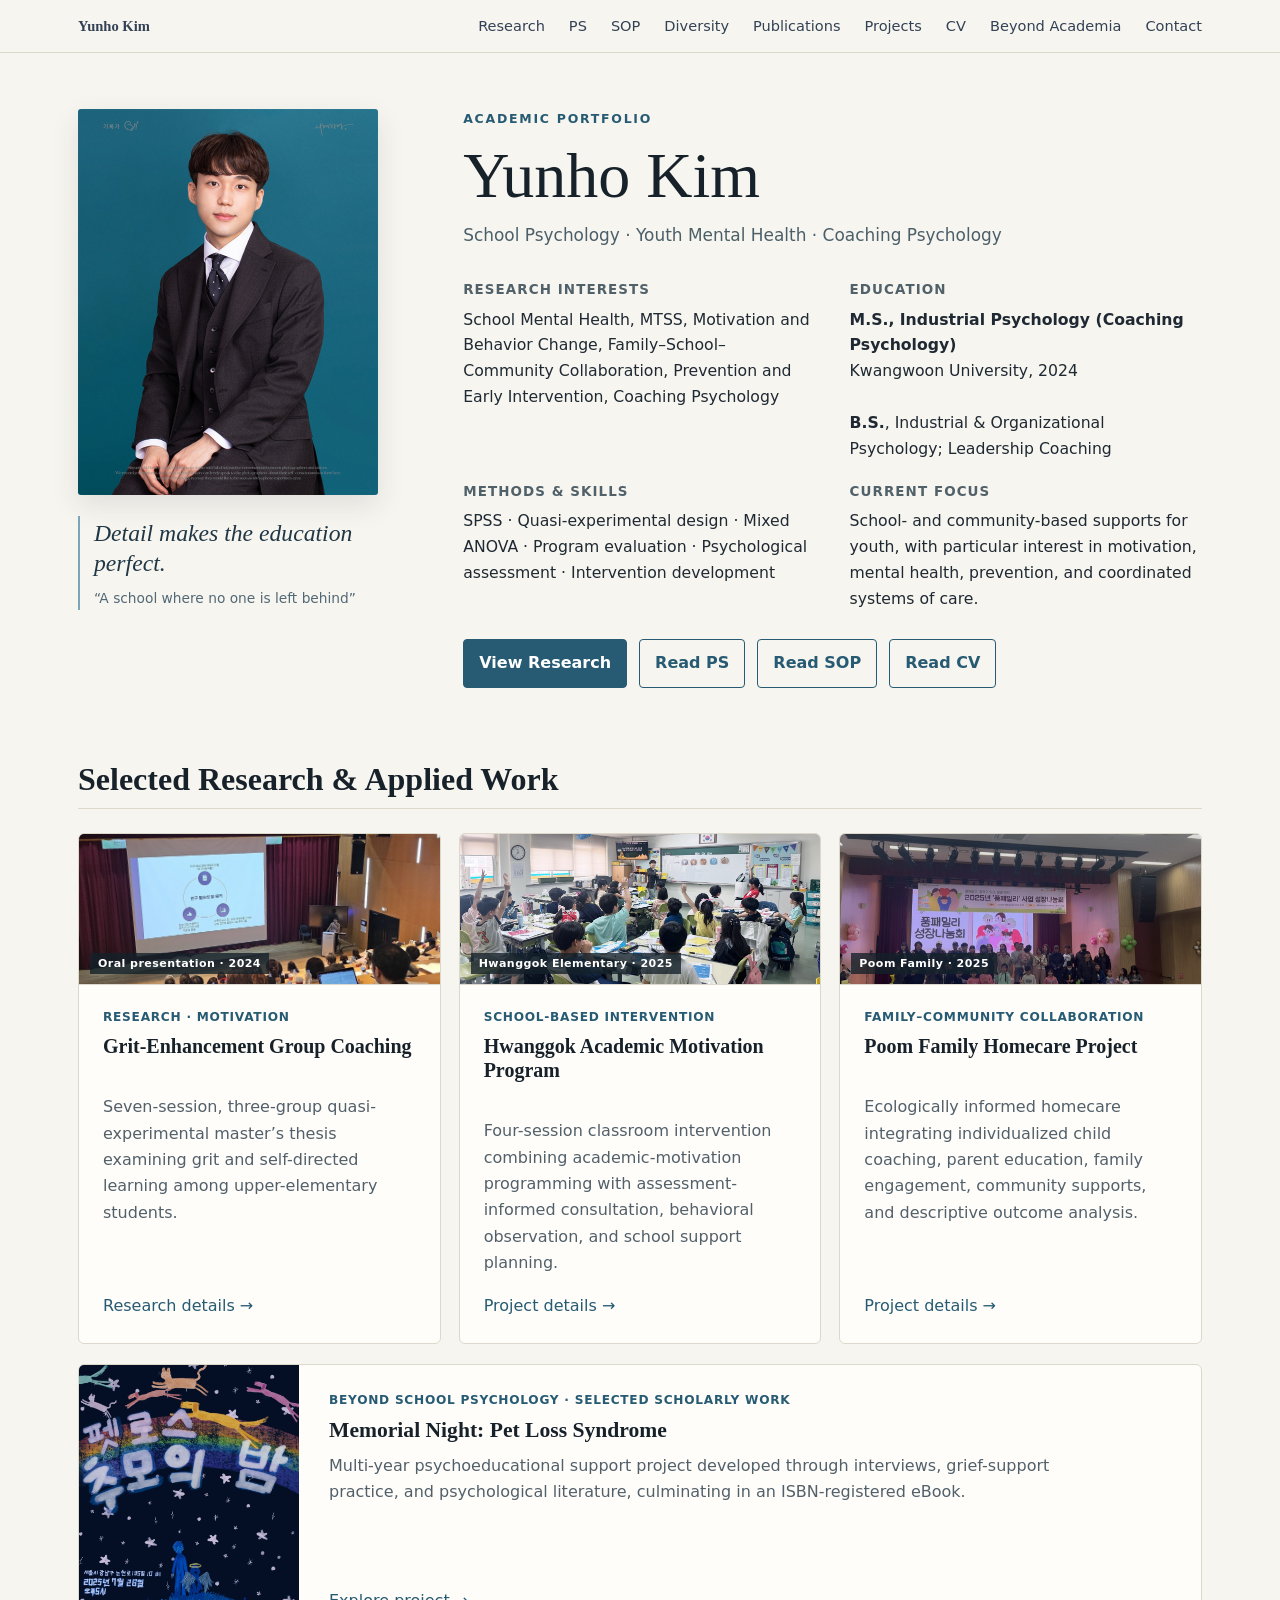
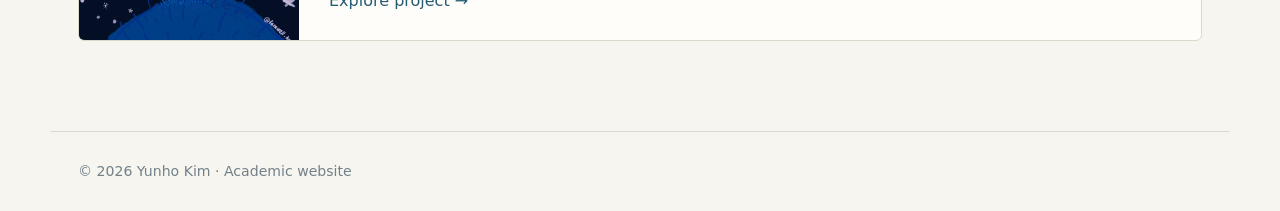
==== index.html @ 5d841487 "Turn the master's thesis entry on Research into a full column Add a Can Grit Be Coached? feature dra" ====
<!doctype html><html lang="en"><head><meta charset="utf-8"><meta name="viewport" content="width=device-width,initial-scale=1"><title>Home | Yunho Kim</title><meta name="description" content="Academic website of Yunho Kim: school mental health, MTSS, motivation and behavior change, youth mental health, and coaching psychology."><link rel="stylesheet" href="styles.css?v=selected-work-20260925">  <script src="analytics.js" defer></script></head><body><header class="site-header"><nav class="nav"><a class="brand" href="index.html">Yunho Kim</a>
<a  href="research.html">Research</a>
<a  href="ps.html">PS</a>
<a  href="sop.html">SOP</a>
<a href="diversity.html">Diversity</a>
<a  href="publications.html">Publications</a>
<a  href="projects.html">Projects</a>
<a  href="cv.html">CV</a>
<a  href="beyond.html">Beyond Academia</a>
<a  href="contact.html">Contact</a></nav></header><main><section class="hero">
<div class="portrait-column"><img class="portrait" src="profile.jpg" alt="Portrait of Yunho Kim"><div class="hero-mission"><p class="hero-motto">Detail makes the education perfect.</p><p class="hero-motto-caption">“A school where no one is left behind”</p></div></div>
<div><div class="eyebrow">Academic Portfolio</div><h1>Yunho Kim</h1>
<div class="subtitle">School Psychology · Youth Mental Health · Coaching Psychology</div>
<div class="meta-grid">
<div class="meta"><h3>Research Interests</h3><p>School Mental Health, MTSS, Motivation and Behavior Change, Family–School–Community Collaboration, Prevention and Early Intervention, Coaching Psychology</p></div>
<div class="meta"><h3>Education</h3><p><strong>M.S., Industrial Psychology (Coaching Psychology)</strong><br>Kwangwoon University, 2024<br><br><strong>B.S.</strong>, Industrial &amp; Organizational Psychology; Leadership Coaching</p></div>
<div class="meta"><h3>Methods & Skills</h3><p>SPSS · Quasi-experimental design · Mixed ANOVA · Program evaluation · Psychological assessment · Intervention development</p></div>
<div class="meta"><h3>Current Focus</h3><p>School- and community-based supports for youth, with particular interest in motivation, mental health, prevention, and coordinated systems of care.</p></div>
</div>
<div class="actions"><a class="btn primary" href="research.html">View Research</a><a class="btn" href="ps.html">Read PS</a><a class="btn" href="sop.html">Read SOP</a><a class="btn" href="cv.html">Read CV</a></div>
</div></section>
<section class="section"><h2 class="section-title">Selected Research & Applied Work</h2><div class="cards">
<article class="card"><figure class="card-media card-media--grit"><img src="winter-conference-oral-2024.jpg" alt="Yunho Kim presenting his grit-enhancement coaching research at a winter conference" width="1600" height="901" loading="lazy"><figcaption>Oral presentation · 2024</figcaption></figure><div class="tag">Research · Motivation</div><h3>Grit-Enhancement Group Coaching</h3><p>Seven-session, three-group quasi-experimental master’s thesis examining grit and self-directed learning among upper-elementary students.</p><a href="research.html">Research details →</a></article>
<article class="card"><figure class="card-media card-media--hwanggok"><img src="hwanggok-classroom-2025.jpg" alt="Students participating in Yunho Kim’s classroom activity at Hwanggok Elementary School" width="1440" height="597" loading="lazy"><figcaption>Hwanggok Elementary · 2025</figcaption></figure><div class="tag">School-Based Intervention</div><h3>Hwanggok Academic Motivation Program</h3><p>Four-session classroom intervention combining academic-motivation programming with assessment-informed consultation, behavioral observation, and school support planning.</p><a href="projects.html#hwanggok-title">Project details →</a></article>
<article class="card"><figure class="card-media card-media--poom"><img src="poom-family-sharing-2025.jpg" alt="Children, families, and staff gathered at the Poom Family growth-sharing event" width="1179" height="602" loading="lazy"><figcaption>Poom Family · 2025</figcaption></figure><div class="tag">Family–Community Collaboration</div><h3>Poom Family Homecare Project</h3><p>Ecologically informed homecare integrating individualized child coaching, parent education, family engagement, community supports, and descriptive outcome analysis.</p><a href="projects.html#poom-title">Project details →</a></article>
</div>
<aside class="selected-secondary" aria-label="Beyond school psychology selected scholarly work">
  <figure class="selected-secondary-media"><img src="petloss-scholarly-product-2025.jpg" alt="Illustrated Memorial Night artwork showing companion animals beneath a night sky" width="1639" height="2048" loading="lazy"></figure>
  <div class="selected-secondary-copy"><div class="tag">Beyond School Psychology · Selected Scholarly Work</div><h3>Memorial Night: Pet Loss Syndrome</h3><p>Multi-year psychoeducational support project developed through interviews, grief-support practice, and psychological literature, culminating in an ISBN-registered eBook.</p><a href="projects.html#petloss-title">Explore project →</a></div>
</aside></section></main><footer>© 2026 Yunho Kim · Academic website</footer></body></html>
---- styles.css ----
:root{
  --ink:#1f2933;--muted:#64748b;--paper:#f7f5ef;--card:#fffdfa;--line:#ddd8cc;
  --accent:#265b73;--accent2:#7aa6b8;--serif:Georgia,"Times New Roman",serif;
  --sans:Inter,system-ui,-apple-system,BlinkMacSystemFont,"Segoe UI",sans-serif;
}
*{box-sizing:border-box} html{scroll-behavior:smooth}
body{margin:0;background:var(--paper);color:var(--ink);font-family:var(--sans);line-height:1.65}
a{color:var(--accent);text-decoration:none} a:hover{text-decoration:underline}
.site-header{position:sticky;top:0;z-index:20;background:rgba(247,245,239,.95);backdrop-filter:blur(10px);border-bottom:1px solid var(--line)}
.nav{max-width:1180px;margin:auto;padding:14px 28px;display:flex;align-items:center;gap:24px}
.brand{font-family:var(--serif);font-weight:700;font-size:1.22rem;color:var(--ink);margin-right:auto}
.nav a{font-size:.91rem;color:#334155}.nav a.active{color:var(--accent);font-weight:700}
main{max-width:1180px;margin:auto;padding:56px 28px 90px}
.hero{display:grid;grid-template-columns:minmax(220px,30%) 1fr;gap:48px;align-items:start}
.portrait{width:100%;max-width:300px;height:auto;object-fit:contain;border-radius:3px;box-shadow:0 10px 28px rgba(33,44,55,.11);background:#d9e3e7}
.eyebrow{font-size:.78rem;letter-spacing:.14em;text-transform:uppercase;color:var(--accent);font-weight:800;margin-bottom:8px}
h1,h2,h3{font-family:var(--serif);line-height:1.2;color:#17212a}
h1{font-size:clamp(2.55rem,5vw,4.45rem);margin:0 0 8px;font-weight:500}
.subtitle{font-size:1.06rem;color:#4b5f69;margin-bottom:32px}
.meta-grid{display:grid;grid-template-columns:1fr 1fr;gap:22px 34px}
.meta h3{font-size:.84rem;font-family:var(--sans);text-transform:uppercase;letter-spacing:.08em;margin:0 0 8px;color:#51616a}
.meta p{margin:0;font-size:.98rem}
.section{margin-top:72px}.section-title{font-size:2rem;margin-bottom:24px;border-bottom:1px solid var(--line);padding-bottom:10px}
.cards{display:grid;grid-template-columns:repeat(3,1fr);gap:18px}.card{background:var(--card);border:1px solid var(--line);padding:24px;border-radius:6px;min-height:420px;display:flex;flex-direction:column;overflow:hidden}.card-media{position:relative;height:151px;margin:-24px -24px 22px;overflow:hidden;background:#e7e5df;border-bottom:1px solid var(--line)}.card-media img{display:block;width:100%;height:100%;object-fit:cover;transition:transform .35s ease}.card:hover .card-media img{transform:scale(1.035)}.card-media--grit img{object-position:center 46%}.card-media--poom img{object-position:center 52%}.card-media--petloss img{object-position:center 22%}.card-media figcaption{position:absolute;left:11px;bottom:10px;padding:4px 8px;background:rgba(20,33,42,.78);color:#fff;font:700 .69rem/1.2 var(--sans);letter-spacing:.04em}.card-media figcaption em{font-family:var(--serif);font-weight:400}.card h3{font-size:1.25rem;margin-top:7px}.card p{color:#52606a}.card>a{margin-top:auto;align-self:flex-start}.tag{font-size:.76rem;letter-spacing:.06em;text-transform:uppercase;color:var(--accent);font-weight:800}
.actions{display:flex;gap:12px;flex-wrap:wrap;margin-top:28px}.btn{display:inline-block;padding:10px 15px;border:1px solid var(--accent);border-radius:4px;font-weight:700}.btn.primary{background:var(--accent);color:white}
.page-head{max-width:800px;margin-bottom:44px}.page-head h1{font-size:3.3rem}.lead{font-size:1.08rem;color:#53636c}
.item{padding:22px 0;border-bottom:1px solid var(--line)}.item h2{font-size:1.45rem;margin:0 0 6px}.item h3{margin-bottom:6px}.small{font-size:.9rem;color:var(--muted)}
.prose{max-width:820px;font-family:var(--serif);font-size:1.08rem}.prose p{margin:0 0 1.25em}
.placeholder{padding:28px;background:#f1eee5;border-left:4px solid var(--accent2);color:#596872}
footer{max-width:1180px;margin:auto;padding:28px;border-top:1px solid var(--line);color:#72808a;font-size:.88rem}
@media(max-width:900px){.nav{overflow:auto}.hero{grid-template-columns:1fr}.portrait{max-width:330px}.meta-grid{grid-template-columns:1fr}.cards{grid-template-columns:1fr}}

/* Full CV: preserve the source document's hierarchy and make long entries readable. */
.cv-head{max-width:920px;margin-bottom:38px}.cv-contact{color:#52616a;line-height:1.9;overflow-wrap:anywhere}
.cv-document{max-width:920px}.cv-section{padding:28px 0;border-top:1px solid var(--line)}
.cv-section h2{font-size:1.55rem;margin:0 0 22px}.cv-entry{display:flex;align-items:baseline;justify-content:space-between;gap:20px;margin:23px 0 6px}
.cv-entry h3{font:inherit;font-size:1.04rem;font-weight:500;margin:0;line-height:1.45}.cv-entry h3 strong{font-weight:700}
.cv-date{font-size:.9rem;color:var(--muted);white-space:nowrap;flex:none}
.cv-detail,.cv-note,.cv-context{margin:5px 0 13px;line-height:1.7}.cv-note{margin:14px 0}.cv-context{font-size:.92rem;color:#566875}
.cv-bullet{margin:5px 0 7px 18px;position:relative;line-height:1.65}.cv-bullet::before{content:"•";position:absolute;left:-18px;color:var(--accent)}

/* Personal statement: a photo-led magazine narrative with uncropped source images. */
.ps-article{max-width:1120px;margin:0 auto;font-family:var(--serif);font-size:1.16rem;line-height:1.82;color:#27333c}
.ps-head{max-width:810px;margin:0 0 58px;padding-bottom:30px;border-bottom:1px solid var(--line)}.ps-head h1{font-size:clamp(3.6rem,8vw,6.8rem);letter-spacing:-.055em;margin:5px 0 0}
.ps-article p{margin:0 0 1.65em}.ps-prose{max-width:700px;margin:0 auto}.ps-article .ps-opening{font-size:1.43rem;line-height:1.58;color:#172b36;margin-bottom:1.6em}
.ps-photo{margin:0}.ps-photo img{display:block;width:100%;height:auto;object-fit:contain;border-radius:3px;box-shadow:0 12px 30px rgba(33,44,55,.10)}.ps-photo figcaption{font:500 .77rem/1.55 var(--sans);letter-spacing:.025em;color:#657784;margin-top:10px}
.ps-opening-grid{display:grid;grid-template-columns:minmax(0,1fr) minmax(0,1fr);gap:clamp(34px,4.5vw,60px);align-items:start;margin:0 0 60px}.ps-photo--hero{position:sticky;top:96px}.ps-opening-copy p{max-width:none}.ps-opening-copy{padding-top:4px}
/* Photo pairs: each figure grows in proportion to its aspect ratio (--ar), so both images share one height with no cropping. */
.ps-pair{display:flex;gap:18px;align-items:flex-start}.ps-pair>.ps-photo{flex:var(--ar,1) 1 0;min-width:0}
.ps-milestone-grid{display:grid;grid-template-columns:minmax(240px,.8fr) minmax(0,1.35fr);gap:clamp(32px,4.5vw,58px);align-items:center;margin:62px 0 70px}.ps-milestone-copy{font-size:1.12rem}.ps-emphasis{font-size:clamp(1.45rem,2.5vw,2rem);line-height:1.42;color:#285064;margin-top:34px!important;padding-left:20px;border-left:3px solid var(--accent2)}
.ps-break{display:flex;align-items:center;gap:22px;margin:70px 0 40px;color:var(--accent);font:700 .76rem var(--sans);letter-spacing:.16em;text-transform:uppercase}
.ps-break::after{content:"";height:1px;background:var(--line);flex:1}
.ps-music-spread{max-width:940px;margin:48px auto 68px}.ps-music-spread .ps-photo img{background:#ece8df}
.ps-community-spread{max-width:940px;margin:48px auto 70px}.ps-community-pair{margin-top:18px}
.ps-pull{font:italic clamp(1.58rem,3vw,2.35rem)/1.38 var(--serif);color:#285064;margin:42px 0!important;padding:13px 0 13px 23px;border-left:3px solid var(--accent2)}
.ps-photo--closing{max-width:820px;margin:58px auto 0}
@media(max-width:820px){.ps-opening-grid,.ps-milestone-grid{grid-template-columns:1fr;gap:30px}.ps-photo--hero{position:static;max-width:560px}.ps-milestone-copy{max-width:700px}}
@media(max-width:650px){.cv-entry{display:block}.cv-date{display:block;margin-top:3px}.ps-article{font-size:1.06rem}.ps-article .ps-opening{font-size:1.24rem}.ps-head{margin-bottom:35px}.ps-opening-grid{margin-bottom:39px}.ps-milestone-grid{margin:43px 0 50px}.ps-pair{gap:10px}.ps-music-spread,.ps-community-spread{margin:34px 0 49px}.ps-break{margin:49px 0 32px}.ps-pull{margin:34px 0!important;padding-left:17px}}

.essay-article{max-width:790px;margin:0 auto;font-family:var(--serif);font-size:1.12rem;line-height:1.8}
.essay-head{padding-bottom:28px;margin-bottom:45px;border-bottom:1px solid var(--line)}
.essay-head h1{font-size:clamp(2.8rem,6vw,4.8rem);letter-spacing:-.035em;margin:4px 0 10px}
.essay-article p{margin:0 0 1.45em}.essay-section-title{font-size:1.55rem;margin:55px 0 20px;line-height:1.3}
.draft-status{display:inline-block!important;font:700 .78rem var(--sans);letter-spacing:.12em;text-transform:uppercase;color:#7c4a31;background:#f3e5d8;padding:6px 11px;margin:5px 0 0!important;border-radius:3px}
.diversity-article{max-width:760px}.diversity-article .essay-head{margin-bottom:50px}
@media(max-width:650px){.essay-article{font-size:1.05rem}.essay-section-title{margin-top:38px}}

.portrait-column{max-width:300px}.portrait-column .portrait{display:block}
.hero-mission{margin:21px 0 0;padding:2px 0 2px 14px;border-left:2px solid var(--accent2)}
.hero-motto{font:italic 1.48rem/1.28 var(--serif);color:#203746;margin:0 0 9px}
.hero-motto-caption{font-size:.86rem;line-height:1.5;color:#526875;margin:0}
@media(max-width:900px){.portrait-column{max-width:330px}}

.diversity-figure{margin:0}.diversity-figure img{display:block;width:100%;height:auto;border-radius:3px}
.diversity-figure figcaption{font:500 .78rem/1.5 var(--sans);letter-spacing:.045em;color:#657784;margin-top:9px}
.diversity-figure--side{float:right;width:min(43%,305px);margin:4px 0 22px 30px}
.diversity-figure--wide{clear:both;margin:34px 0 42px}.diversity-figure--current{margin-top:45px}
@media(max-width:650px){.diversity-figure--side{float:none;width:100%;max-width:410px;margin:25px auto 32px}.diversity-figure--wide{margin:28px 0 36px}}

/* Photo essay for the cultural-arts visits. */
.youth-feature{padding:44px 0 56px}.youth-feature-heading h2{font-size:clamp(2rem,4vw,3.35rem);margin:5px 0 18px;letter-spacing:-.025em}
.youth-feature-intro{font:1.23rem/1.6 var(--serif);max-width:810px;margin:0 0 38px;color:#344651}
.youth-feature-grid{display:grid;grid-template-columns:minmax(0,1.38fr) minmax(260px,.8fr);gap:36px;align-items:center}
.youth-feature-photo{margin:0}.youth-feature-photo img{display:block;width:100%;height:auto;border-radius:3px}
.youth-feature-photo figcaption{color:#687784;font-size:.78rem;line-height:1.55;margin-top:10px}
.youth-feature-date{font-size:.76rem;letter-spacing:.14em;text-transform:uppercase;font-weight:800;color:var(--accent)}
.youth-feature-copy h3,.youth-feature-november h3{font-size:clamp(1.5rem,2.5vw,2.15rem);margin:12px 0 18px}
.youth-feature-copy p,.youth-feature-november p{font:1.08rem/1.73 var(--serif);color:#34434c;margin:0 0 16px}
.youth-feature-copy .youth-feature-links{font:.86rem/1.75 var(--sans);color:#64748b;margin:23px 0 0}
.youth-feature-november{display:grid;grid-template-columns:minmax(150px,.35fr) minmax(0,1fr);gap:36px;max-width:910px;margin:65px 0 28px;padding-top:26px;border-top:1px solid var(--line)}
.youth-feature-november h3{margin-top:0}.youth-feature-photo--final{max-width:1000px;margin:0 auto}
@media(max-width:750px){.youth-feature-grid,.youth-feature-november{grid-template-columns:1fr;gap:20px}.youth-feature-grid{gap:28px}.youth-feature-november{margin-top:43px}.youth-feature-intro{font-size:1.1rem}}

/* Music release and listening links. */
.music-feature{padding:42px 0 58px}.music-feature h2{font-size:clamp(2rem,4vw,3.35rem);letter-spacing:-.025em;margin:5px 0 17px}
.music-feature-intro{font:1.23rem/1.6 var(--serif);color:#344651;max-width:810px;margin:0 0 35px}
.music-feature-grid{display:grid;grid-template-columns:minmax(0,1fr) minmax(0,1.05fr);gap:38px;align-items:center}
.music-feature-cover{margin:0;max-width:540px}.music-feature-cover img{display:block;width:100%;height:auto;border-radius:3px}
.music-feature-cover figcaption,.music-feature-group figcaption{font-size:.78rem;color:#687784;letter-spacing:.04em;margin-top:10px}
.music-feature-story h3{font-size:clamp(1.65rem,3vw,2.45rem);letter-spacing:-.025em;margin:11px 0 3px;overflow-wrap:anywhere}
.music-feature-translation{font-size:.88rem;color:#677884;margin:0 0 21px!important}
.music-feature-story>p:not(.music-feature-translation):not(.music-feature-platforms){font:1.08rem/1.75 var(--serif);max-width:570px;margin:0 0 25px;color:#34434c}
.music-feature-actions{display:flex;flex-wrap:wrap;gap:10px}.music-feature-actions a{display:inline-block;padding:10px 14px;border:1px solid var(--accent);border-radius:3px;font-size:.9rem;font-weight:700}
.music-feature-actions .music-feature-primary{background:var(--accent);color:white}
.music-feature-platforms{font-size:.84rem;color:#697985;line-height:1.8;margin:15px 0 0}
.music-feature-social{display:flex;align-items:center;gap:17px;flex-wrap:wrap;margin-top:36px;padding-top:18px;border-top:1px solid var(--line);font-size:.86rem}
.music-feature-social span{font-weight:700;color:#485a65;margin-right:6px}
.music-feature-group{max-width:1000px;margin:38px auto 0}.music-feature-group img{display:block;width:100%;height:auto;border-radius:3px}
@media(max-width:750px){.music-feature-grid{grid-template-columns:1fr;gap:25px}.music-feature-cover{max-width:540px}.music-feature-intro{font-size:1.1rem}.music-feature-group{margin-top:30px}}

/* Poom Family project: a data-rich, photo-led magazine spread. */
.poom-feature{padding:16px 0 78px;--poom-terracotta:#b66b4d;--poom-sage:#6d938d;--poom-plum:#766080;--poom-ink:#29434d;--poom-soft:#f0ebe2}.poom-feature h2{font-size:clamp(2.35rem,5.1vw,4.6rem);letter-spacing:-.045em;max-width:1050px;margin:8px 0 19px}.poom-deck{font:1.34rem/1.62 var(--serif);color:#344651;max-width:890px;margin:0 0 47px}.poom-number{font:.72rem/1.5 var(--sans);font-weight:800;letter-spacing:.15em;text-transform:uppercase;color:var(--accent)}
.poom-copy{max-width:690px}.poom-copy p{font:1.08rem/1.79 var(--serif);color:#34434c;margin:0 0 18px}.poom-copy h3{font-size:clamp(1.65rem,2.7vw,2.35rem);letter-spacing:-.025em;margin:10px 0 19px}.poom-copy strong{color:var(--poom-ink)}
.poom-photo{margin:0}.poom-photo img{display:block;width:100%;height:auto;border-radius:4px;box-shadow:0 10px 26px rgba(33,44,55,.09)}.poom-photo figcaption{font:.77rem/1.55 var(--sans);letter-spacing:.025em;color:#657784;margin-top:10px}.poom-photo figcaption em{font-family:var(--serif)}
.poom-lede-grid{display:grid;grid-template-columns:minmax(250px,.88fr) minmax(0,1.12fr);gap:52px;align-items:center;max-width:1060px;margin:0 auto 53px}.poom-photo--cover{max-width:470px}.poom-photo--cover img{aspect-ratio:3/4;object-fit:cover;object-position:center}.poom-lede-grid .poom-copy{padding-top:5px}
.poom-stat-strip{position:relative;display:grid;grid-template-columns:repeat(2,minmax(0,1fr));gap:1px;background:var(--poom-ink);max-width:1080px;margin:0 auto 50px;border:1px solid var(--poom-ink)}.poom-stat-strip>.poom-stat{background:var(--card);padding:29px 36px;min-height:177px}.poom-stat-strip>.poom-stat:nth-child(odd){padding-right:110px}.poom-stat-strip>.poom-stat:nth-child(even){padding-left:110px}.poom-stat-strip .poom-stat strong{display:block;font:500 clamp(2.7rem,4vw,3.7rem)/1 var(--serif);color:var(--poom-terracotta);margin-bottom:12px}.poom-stat-strip .poom-stat span{display:block;font:.96rem/1.45 var(--sans);color:#51646d}.poom-stat-strip>.poom-coaching-badge{position:absolute;z-index:1;top:50%;left:50%;transform:translate(-50%,-50%);display:flex;flex-direction:column;justify-content:center;align-items:center;width:152px;height:152px;padding:19px;border:5px solid var(--card);outline:1px solid var(--poom-ink);border-radius:50%;background:var(--poom-ink);text-align:center;box-shadow:0 6px 20px rgba(27,49,55,.16)}.poom-stat-strip .poom-coaching-badge strong{font:500 2.8rem/1 var(--serif);color:#f5d7c3;margin-bottom:8px}.poom-stat-strip .poom-coaching-badge span{font:700 .78rem/1.28 var(--sans);letter-spacing:.03em;color:#fff}
.poom-brief-grid{display:grid;grid-template-columns:minmax(0,1fr) minmax(0,1fr);gap:20px;max-width:1080px;margin:0 auto 56px}.poom-brief-card{background:var(--card);border:1px solid var(--line);padding:29px 30px 31px}.poom-brief-card--accent{background:var(--poom-soft);border-color:#e4d9c8}.poom-brief-card h3{font-size:clamp(1.65rem,2.8vw,2.35rem);margin:9px 0 21px;letter-spacing:-.025em}.poom-facts{margin:0}.poom-facts div{display:grid;grid-template-columns:92px 1fr;gap:18px;padding:11px 0;border-top:1px solid var(--line)}.poom-facts div:first-child{border-top:0;padding-top:0}.poom-facts dt{font:700 .76rem/1.45 var(--sans);letter-spacing:.08em;text-transform:uppercase;color:var(--poom-terracotta)}.poom-facts dd{font:1rem/1.55 var(--sans);color:#43545d;margin:0}.poom-network{font:.82rem/1.55 var(--sans);color:#64757d;margin:21px 0 0;padding-top:17px;border-top:1px solid var(--line)}.poom-network strong{color:var(--poom-ink)}.poom-model{display:grid;gap:17px}.poom-model>div{display:grid;grid-template-columns:34px 102px 1fr;align-items:baseline;gap:13px;padding-bottom:13px;border-bottom:1px solid rgba(88,78,67,.18)}.poom-model b{font:700 .72rem var(--sans);letter-spacing:.08em;color:var(--poom-terracotta)}.poom-model strong{font:1rem var(--sans);color:var(--poom-ink)}.poom-model span{font:.9rem/1.45 var(--sans);color:#566871}
.poom-pull{font:italic clamp(1.7rem,3.15vw,2.65rem)/1.3 var(--serif);color:#245066;max-width:870px;margin:40px auto 66px;padding:12px 0 12px 27px;border-left:3px solid var(--accent2)}
.poom-story-grid,.poom-field-grid,.poom-closing-grid{display:grid;grid-template-columns:minmax(0,.92fr) minmax(0,1.08fr);gap:53px;align-items:center;max-width:1080px;margin:0 auto 72px}.poom-story-grid .poom-photo{max-width:430px}.poom-story-grid .poom-copy,.poom-field-grid .poom-copy,.poom-closing-grid .poom-copy{max-width:640px}.poom-field-grid{grid-template-columns:minmax(0,1.06fr) minmax(0,.94fr);margin-bottom:76px}.poom-field-grid .poom-photo{max-width:430px;justify-self:end}.poom-closing-grid{margin-bottom:39px}.poom-closing-grid .poom-photo--team{max-width:600px;justify-self:end}.poom-photo--team img{aspect-ratio:1.72;object-fit:cover;object-position:center bottom}
.poom-demographic-grid{display:grid;grid-template-columns:minmax(0,1fr) minmax(0,1fr);gap:20px;max-width:1080px;margin:0 auto 70px}.poom-chart-card{background:var(--card);border:1px solid var(--line);padding:28px 29px 29px;min-height:370px}.poom-chart-card h3,.poom-outcome-card h3{font-size:clamp(1.6rem,2.7vw,2.25rem);letter-spacing:-.025em;margin:8px 0 7px}.poom-chart-note{font:.81rem/1.55 var(--sans);color:#6a7880;margin:0 0 24px}.poom-grade-chart{display:grid;grid-template-columns:170px 1fr;gap:25px;align-items:center}.poom-donut{width:166px;height:166px;border-radius:50%;background:conic-gradient(var(--poom-terracotta) 0 34%,var(--poom-sage) 34% 72%,var(--poom-plum) 72% 100%);display:grid;place-items:center;position:relative}.poom-donut::after{content:"";position:absolute;inset:23px;border-radius:50%;background:var(--card)}.poom-donut span{position:relative;z-index:1;font:500 2.05rem/1 var(--serif);color:var(--poom-ink);text-align:center}.poom-donut small{display:block;font:.68rem/1.4 var(--sans);letter-spacing:.06em;text-transform:uppercase;color:#718087;margin-top:4px}.poom-legend{list-style:none;margin:0;padding:0;display:grid;gap:13px}.poom-legend li{display:grid;grid-template-columns:13px 1fr auto;gap:8px;align-items:center;font:.86rem/1.4 var(--sans);color:#53646c}.poom-legend b{font-size:.82rem;color:var(--poom-ink)}.poom-swatch{width:11px;height:11px;border-radius:50%;display:block}.poom-swatch--terracotta{background:var(--poom-terracotta)}.poom-swatch--sage{background:var(--poom-sage)}.poom-swatch--plum{background:var(--poom-plum)}
.poom-bars{display:grid;gap:16px;margin-top:29px}.poom-bars>div{display:grid;grid-template-columns:120px 1fr;gap:14px;align-items:center}.poom-bars span{font:.86rem/1.3 var(--sans);color:#53646c}.poom-bars b{display:flex;justify-content:flex-end;align-items:center;width:100%;min-height:30px;padding:4px 10px;border-radius:2px;background:linear-gradient(to right,var(--poom-sage) 0 var(--bar),#e7ece9 var(--bar) 100%);font:700 .82rem var(--sans);color:#fff;letter-spacing:.03em}
.poom-outcome-grid{display:grid;grid-template-columns:minmax(0,1.25fr) minmax(225px,.75fr);gap:33px;align-items:start;max-width:1080px;margin:0 auto 60px}.poom-outcome-card{background:var(--poom-soft);border:1px solid #e4d9c8;padding:29px 30px 25px}.poom-outcomes{display:grid;gap:22px;margin-top:29px}.poom-outcome-row{display:grid;grid-template-columns:190px 1fr;gap:18px;align-items:center}.poom-outcome-label{display:flex;align-items:baseline;justify-content:space-between;gap:8px;font:.9rem/1.3 var(--sans);color:#43545d}.poom-outcome-label b{font:700 .82rem var(--sans);color:var(--poom-terracotta);white-space:nowrap}.poom-compare{display:grid;gap:6px}.poom-compare span{display:flex;justify-content:flex-end;align-items:center;width:var(--value);min-width:95px;height:27px;padding:2px 9px;border-radius:2px;background:#aebfc0;color:#233d45}.poom-compare .poom-after{background:var(--poom-plum);color:#fff}.poom-compare em{font:700 .71rem var(--sans);font-style:normal;white-space:nowrap}.poom-outcome-key{display:flex;gap:18px;flex-wrap:wrap;margin:25px 0 0 208px;font:.75rem var(--sans);color:#68777e}.poom-outcome-key span{display:inline-flex;align-items:center;gap:6px}.poom-key-dot{width:10px;height:10px;border-radius:2px;background:#aebfc0}.poom-key-dot--after{background:var(--poom-plum)}.poom-photo--reflection{max-width:355px;justify-self:end}.poom-photo--reflection img{aspect-ratio:3/4;object-fit:cover;object-position:center}
.poom-result-band{display:grid;grid-template-columns:minmax(210px,.55fr) minmax(0,1.45fr);gap:43px;align-items:center;max-width:1080px;margin:0 auto 72px;padding:28px 31px;background:var(--poom-ink);color:#f8f5ee}.poom-result-band .poom-number{color:#c9ddd8}.poom-result-band strong{display:block;font:500 clamp(3.5rem,7vw,5.8rem)/.92 var(--serif);color:#e4a27e;margin:8px 0 13px}.poom-result-band p{font:.92rem/1.55 var(--sans);color:#d8e0de;margin:0}.poom-result-copy h3{font-size:clamp(1.55rem,2.6vw,2.25rem);color:#f8f5ee;margin:0 0 13px}.poom-result-copy p{font:1.06rem/1.75 var(--serif);color:#e5ebe8;margin:0}.poom-photo--final{max-width:1080px;margin:0 auto}.poom-photo--final img{aspect-ratio:1.96;object-fit:cover;object-position:center}
@media(max-width:850px){.poom-lede-grid,.poom-story-grid,.poom-field-grid,.poom-closing-grid{grid-template-columns:1fr;gap:27px}.poom-lede-grid{max-width:650px}.poom-photo--cover{max-width:420px}.poom-story-grid .poom-photo,.poom-field-grid .poom-photo,.poom-closing-grid .poom-photo--team{max-width:500px;justify-self:start}.poom-demographic-grid,.poom-outcome-grid{grid-template-columns:1fr}.poom-photo--reflection{justify-self:start;max-width:330px}.poom-result-band{grid-template-columns:1fr;gap:24px}.poom-outcome-key{margin-left:0}}
@media(max-width:680px){.poom-feature{padding-top:4px}.poom-deck{font-size:1.13rem;margin-bottom:33px}.poom-stat-strip{margin-bottom:96px}.poom-stat-strip>.poom-stat{min-height:139px;padding:18px 16px!important}.poom-stat-strip .poom-stat strong{font-size:2.15rem;margin-bottom:8px}.poom-stat-strip .poom-stat span{font-size:.77rem}.poom-stat-strip>.poom-coaching-badge{top:100%;width:116px;height:116px;padding:12px;border-width:4px;transform:translate(-50%,-36%)}.poom-stat-strip .poom-coaching-badge strong{font-size:2.12rem;margin-bottom:5px}.poom-stat-strip .poom-coaching-badge span{font-size:.68rem}.poom-brief-grid,.poom-demographic-grid{grid-template-columns:1fr}.poom-brief-card,.poom-chart-card,.poom-outcome-card{padding:23px 20px}.poom-facts div{grid-template-columns:78px 1fr;gap:12px}.poom-model>div{grid-template-columns:30px 87px 1fr;gap:9px}.poom-pull{margin:35px 0 50px;font-size:1.72rem;padding-left:19px}.poom-story-grid,.poom-field-grid,.poom-closing-grid{margin-bottom:52px}.poom-grade-chart{grid-template-columns:1fr;justify-items:start}.poom-donut{width:145px;height:145px}.poom-outcome-row{grid-template-columns:1fr;gap:8px}.poom-outcome-label{justify-content:flex-start;gap:20px}.poom-compare span{min-width:90px}.poom-result-band{padding:24px 21px;margin-bottom:52px}.poom-photo--final img{aspect-ratio:auto}}

/* Readable abstracts for publications and scholarly materials. */
.publication-entry{max-width:900px;padding:30px 0 36px}.publication-entry h2{font-size:1.65rem;margin-bottom:14px}.publication-entry--petloss{max-width:1120px;padding:54px 0 61px}.publication-product-grid{display:grid;grid-template-columns:minmax(270px,370px) minmax(0,1fr);gap:clamp(38px,5.2vw,72px);align-items:start}.publication-product-visual{margin:0;max-width:370px}.publication-art-frame{padding:10px;background:#e9e4da;border:1px solid #d7d0c4;box-shadow:0 17px 34px rgba(33,44,55,.11)}.publication-product-visual img{display:block;width:100%;height:auto;aspect-ratio:auto;object-fit:contain;border-radius:1px}.publication-product-visual figcaption{font:.77rem/1.55 var(--sans);color:#657784;margin-top:13px}.publication-product-copy{min-width:0;padding-top:13px}.publication-kicker{font:800 .74rem/1.5 var(--sans);letter-spacing:.14em;text-transform:uppercase;color:var(--accent);margin-bottom:9px}.publication-product-copy h2{font-size:clamp(2rem,3.7vw,3.25rem);line-height:1.08;letter-spacing:-.035em;margin:0 0 20px}.publication-citation{font:1.01rem/1.75 var(--sans);color:#34434c;margin:0}.publication-role{max-width:680px;margin-top:24px}
.publication-entry>p{margin:9px 0 0}.publication-summary{margin:25px 0 20px;padding:20px 25px;background:var(--card);border-left:3px solid var(--accent2)}
.publication-summary h3{font:800 .75rem/1.5 var(--sans);color:var(--accent);text-transform:uppercase;letter-spacing:.13em;margin:0 0 11px}
.publication-summary p{font:1.06rem/1.78 var(--serif);color:#34434c;margin:0}.publication-entry .publication-links{font-size:.9rem;font-weight:650;margin:18px 0}
@media(max-width:760px){.publication-entry--petloss{padding:39px 0 48px}.publication-product-grid{grid-template-columns:1fr;gap:30px}.publication-product-visual{width:min(100%,370px);max-width:none;margin:0 auto}.publication-product-copy{padding-top:0}.publication-product-copy h2{font-size:clamp(2rem,9vw,2.75rem)}.publication-summary{padding:18px}.publication-summary p{font-size:1rem}}

/* Conference presentation photo essay. */
.conference-feature{padding:50px 0 65px}.conference-feature>h2{font-size:clamp(2.1rem,4.5vw,3.7rem);letter-spacing:-.035em;max-width:880px;margin:5px 0 19px}
.conference-deck{font:1.24rem/1.62 var(--serif);color:#344651;max-width:800px;margin:0 0 35px}
.conference-photo{margin:0 0 47px}.conference-photo img{display:block;width:100%;height:auto;border-radius:3px}.conference-photo figcaption{font:.79rem/1.5 var(--sans);color:#657784;margin:11px 0 0}
.conference-columns{display:grid;grid-template-columns:repeat(2,minmax(0,1fr));gap:65px;max-width:1010px;margin:0 auto 31px}
.conference-chapter{font:.75rem var(--sans);font-weight:800;text-transform:uppercase;letter-spacing:.14em;color:var(--accent)}
.conference-columns h3{font-size:clamp(1.5rem,2.8vw,2.15rem);margin:11px 0 17px}.conference-columns p,.conference-ending{font:1.08rem/1.77 var(--serif);color:#34434c;margin:0}
.conference-ending{max-width:890px;margin:0 auto;padding:23px 0 0;border-top:1px solid var(--line)}.conference-ending a{font:.9rem var(--sans);font-weight:700;white-space:nowrap}
@media(max-width:750px){.conference-feature{padding:35px 0 48px}.conference-deck{font-size:1.12rem}.conference-photo{margin-bottom:33px}.conference-columns{grid-template-columns:1fr;gap:28px}.conference-ending a{white-space:normal}}

/* Hwanggok classroom feature: story, activity, and original teaching materials. */
.hwanggok-feature{padding:51px 0 70px}.hwanggok-feature>h2{font-size:clamp(2.45rem,5vw,4.6rem);letter-spacing:-.04em;margin:5px 0 19px}
.hwanggok-deck{font:1.25rem/1.65 var(--serif);color:#344651;max-width:875px;margin:0 0 38px}
.hwanggok-photo{margin:0}.hwanggok-photo img{display:block;width:100%;height:auto;border-radius:3px}.hwanggok-photo figcaption{font:.78rem/1.5 var(--sans);letter-spacing:.025em;color:#657784;margin:10px 0 0}
.hwanggok-photo--hero{margin-bottom:61px}.hwanggok-photo--hero img{aspect-ratio:2.25;object-fit:cover;object-position:center}
.hwanggok-opening,.hwanggok-closing{display:grid;grid-template-columns:minmax(0,.86fr) minmax(0,1fr);gap:49px;align-items:center;margin:0 0 64px}
.hwanggok-copy h3,.hwanggok-materials-head h3{font-size:clamp(1.7rem,3vw,2.45rem);margin:9px 0 18px}.hwanggok-copy p,.hwanggok-materials-head p{font:1.1rem/1.75 var(--serif);color:#34434c;margin:0}
.hwanggok-label{font:.76rem/1.5 var(--sans);font-weight:800;letter-spacing:.14em;text-transform:uppercase;color:var(--accent)}
.hwanggok-steps{display:grid;grid-template-columns:repeat(2,minmax(0,1fr));gap:36px 65px;max-width:1030px;margin:0 auto 71px;padding:37px 0;border-top:1px solid var(--line);border-bottom:1px solid var(--line)}
.hwanggok-steps h3{font-size:1.58rem;margin:9px 0 14px}.hwanggok-steps p{font:1.04rem/1.72 var(--serif);color:#34434c;margin:0}
.hwanggok-materials{margin:0 0 65px}.hwanggok-materials-head{max-width:720px;margin:0 0 28px}.hwanggok-material-grid{display:grid;grid-template-columns:.74fr 1fr 1fr;gap:21px;align-items:start}
.hwanggok-materials-head{max-width:880px}.hwanggok-materials-head .hwanggok-method{border-left:3px solid var(--accent2);padding:5px 0 5px 19px;margin:0 0 19px}
.hwanggok-material-grid .hwanggok-photo{min-width:0}.hwanggok-material-grid a{display:block;background:#eeeae1}.hwanggok-material-grid img{width:100%;height:300px;object-fit:contain}.hwanggok-material-grid a:hover img{opacity:.9}
.hwanggok-consultation{display:grid;grid-template-columns:minmax(245px,.72fr) minmax(0,1.28fr);gap:clamp(38px,5vw,67px);align-items:center;max-width:1050px;margin:0 auto 73px;padding:42px 43px;background:#eeeae1;border-top:1px solid #d8d1c5;border-bottom:1px solid #d8d1c5}.hwanggok-photo--artifact{max-width:405px}.hwanggok-photo--artifact a{display:block;background:#dfd9cd}.hwanggok-photo--artifact img{object-fit:contain;box-shadow:0 12px 27px rgba(33,44,55,.12)}.hwanggok-case-note{margin:25px 0 28px;padding:19px 21px;background:var(--card);border-left:3px solid var(--accent2);font:1rem/1.62 var(--serif);color:#485861}.hwanggok-case-note strong{display:block;font:800 .73rem/1.4 var(--sans);letter-spacing:.11em;text-transform:uppercase;color:var(--accent);margin-bottom:8px}.hwanggok-case-note span{display:block}
.hwanggok-closing{grid-template-columns:minmax(0,.78fr) minmax(0,1fr);margin:0}.hwanggok-photo--activity{max-width:640px}
@media(max-width:750px){.hwanggok-feature{padding:38px 0 52px}.hwanggok-deck{font-size:1.12rem}.hwanggok-photo--hero{margin-bottom:41px}.hwanggok-opening,.hwanggok-closing,.hwanggok-steps,.hwanggok-consultation{grid-template-columns:1fr;gap:24px}.hwanggok-opening,.hwanggok-closing{margin-bottom:44px}.hwanggok-steps{margin-bottom:45px;padding:27px 0}.hwanggok-material-grid{grid-template-columns:repeat(2,minmax(0,1fr));gap:18px}.hwanggok-material-grid .hwanggok-photo--badge{grid-column:span 2;max-width:260px}.hwanggok-material-grid img{height:200px}.hwanggok-material-grid .hwanggok-photo--badge img{height:260px}.hwanggok-materials{margin-bottom:40px}.hwanggok-consultation{margin-bottom:49px;padding:27px 22px}.hwanggok-photo--artifact{max-width:390px}.hwanggok-case-note{padding:17px}}

/* Pet Loss project: a reflective, photo-led project column. */
.petloss-feature{padding:50px 0 72px}.petloss-feature>h2{font-size:clamp(2.45rem,5vw,4.55rem);letter-spacing:-.045em;max-width:900px;margin:6px 0 19px}
.petloss-deck{font:1.3rem/1.62 var(--serif);color:#344651;max-width:830px;margin:0 0 42px}.petloss-label{font:.75rem/1.5 var(--sans);font-weight:800;letter-spacing:.14em;text-transform:uppercase;color:var(--accent)}
.petloss-photo{margin:0}.petloss-photo img{display:block;width:100%;height:auto;border-radius:3px}.petloss-photo figcaption{font:.78rem/1.55 var(--sans);letter-spacing:.02em;color:#657784;margin-top:10px}.petloss-photo figcaption a{font-weight:700}
.petloss-hero{display:grid;grid-template-columns:minmax(240px,.72fr) minmax(0,1.12fr);gap:52px;align-items:center;margin-bottom:52px}.petloss-photo--portrait{max-width:430px}.petloss-photo--portrait img{max-height:610px;object-fit:cover;object-position:center top}
.petloss-copy{max-width:700px}.petloss-copy h3{font-size:clamp(1.7rem,3vw,2.45rem);margin:10px 0 18px}.petloss-copy p{font:1.08rem/1.78 var(--serif);color:#34434c;margin:0 0 18px}.petloss-links{font:.88rem/1.7 var(--sans)!important;color:#637581!important;margin-top:21px!important}.petloss-links a{white-space:nowrap}
.petloss-pull{font:italic clamp(1.65rem,3.2vw,2.65rem)/1.3 var(--serif);color:#4a345f;max-width:900px;margin:30px auto 64px;padding:14px 0 14px 25px;border-left:3px solid #a794bb}
.petloss-story{display:grid;grid-template-columns:minmax(175px,.38fr) minmax(0,1fr);gap:49px;max-width:1000px;margin:0 auto 68px;align-items:center}.petloss-photo--article{max-width:330px}.petloss-photo--article img{max-height:590px;object-fit:cover;object-position:top}
.petloss-program{display:grid;grid-template-columns:minmax(0,.78fr) minmax(0,1.22fr);gap:46px;align-items:center;margin-bottom:48px}.petloss-photo--wide img{aspect-ratio:4/3;object-fit:cover}.petloss-gallery{display:grid;grid-template-columns:1.05fr 1fr .72fr;gap:21px;align-items:start;margin:0 0 72px}.petloss-gallery img{height:350px;object-fit:cover}.petloss-gallery .petloss-photo--tall img{height:430px;object-position:center 35%}
.petloss-presentation{display:grid;grid-template-columns:minmax(230px,.7fr) minmax(0,1.1fr);gap:50px;align-items:center;max-width:1000px;margin:0 auto 58px}.petloss-presentation>figure{max-width:430px}.petloss-button{display:inline-block;padding:9px 13px;border:1px solid var(--accent);border-radius:3px;font-weight:700}.petloss-photo--team{max-width:1040px;margin:0 auto}.petloss-photo--team img{aspect-ratio:4/3;object-fit:cover}
@media(max-width:750px){.petloss-feature{padding:38px 0 52px}.petloss-deck{font-size:1.12rem}.petloss-hero,.petloss-story,.petloss-program,.petloss-presentation{grid-template-columns:1fr;gap:25px;margin-bottom:43px}.petloss-photo--portrait,.petloss-photo--article,.petloss-presentation>figure{max-width:420px}.petloss-photo--portrait img{max-height:none}.petloss-pull{font-size:1.72rem;margin:32px 0 47px}.petloss-gallery{grid-template-columns:1fr 1fr;gap:18px;margin-bottom:45px}.petloss-gallery .petloss-photo--tall{grid-column:span 2;max-width:300px}.petloss-gallery img,.petloss-gallery .petloss-photo--tall img{height:250px}.petloss-gallery .petloss-photo--tall img{height:360px}}

/* Mabul Hero: editorial public-health service column. */
.mabul-feature{padding:58px 0 72px;--mabul-navy:#173c55;--mabul-red:#a94c42;--mabul-sky:#dbe8ed;--mabul-soft:#eeeae1}.mabul-feature>h2{font-size:clamp(2.45rem,5vw,4.5rem);letter-spacing:-.045em;max-width:1010px;margin:6px 0 20px}.mabul-deck{font:1.3rem/1.64 var(--serif);color:#344651;max-width:900px;margin:0 0 45px}
.mabul-photo{margin:0}.mabul-photo img{display:block;width:100%;height:auto;object-fit:contain;border-radius:3px;box-shadow:0 11px 28px rgba(33,44,55,.1)}.mabul-photo figcaption{font:.78rem/1.55 var(--sans);letter-spacing:.02em;color:#657784;margin-top:10px}
.mabul-opening{display:grid;grid-template-columns:minmax(0,1.15fr) minmax(285px,.85fr);gap:clamp(35px,5vw,63px);align-items:center;margin:0 0 57px}.mabul-photo--appointment{max-width:680px}.mabul-copy{max-width:690px}.mabul-chapter{font:800 .75rem/1.5 var(--sans);letter-spacing:.14em;text-transform:uppercase;color:var(--mabul-red)}.mabul-copy h3{font-size:clamp(1.75rem,3vw,2.5rem);letter-spacing:-.028em;margin:10px 0 19px}.mabul-copy p{font:1.08rem/1.78 var(--serif);color:#34434c;margin:0 0 18px}
.mabul-pull{max-width:900px;margin:0 auto 66px;padding:16px 0 16px 27px;border:0;border-left:3px solid var(--mabul-red);font:italic clamp(1.7rem,3.2vw,2.65rem)/1.3 var(--serif);color:var(--mabul-navy)}
.mabul-editorial{display:grid;grid-template-columns:minmax(0,1.13fr) minmax(300px,.87fr);gap:clamp(37px,5vw,67px);align-items:start;max-width:1080px;margin:0 auto 64px}.mabul-reading{background:var(--mabul-navy);color:#fff;padding:29px 28px 27px}.mabul-reading-head{display:flex;justify-content:space-between;align-items:baseline;gap:15px;padding-bottom:20px;border-bottom:1px solid rgba(255,255,255,.24)}.mabul-reading-head span{font:800 .7rem/1.4 var(--sans);letter-spacing:.14em;text-transform:uppercase;color:#bcd0d9}.mabul-reading-head strong{font:500 1.65rem/1.1 var(--serif);color:#fff}.mabul-article-grid{display:grid;grid-template-columns:repeat(2,minmax(0,1fr));gap:1px;background:rgba(255,255,255,.2);margin-top:1px}.mabul-article-grid a{display:flex;flex-direction:column;gap:7px;min-height:91px;padding:15px;background:var(--mabul-navy);color:#f4f7f8;font-size:.81rem;font-weight:700}.mabul-article-grid a:hover{background:#22516e;text-decoration:none}.mabul-article-grid span{font:500 1.45rem/1 var(--serif);color:#efb7ad}
.mabul-field-note{display:grid;grid-template-columns:minmax(155px,.32fr) minmax(0,1fr);gap:31px 45px;max-width:960px;margin:0 auto 42px;padding:30px 33px;background:var(--mabul-soft);border-top:1px solid #d8d1c5;border-bottom:1px solid #d8d1c5}.mabul-field-note>p{font:1.08rem/1.76 var(--serif);color:#34434c;margin:0}.mabul-field-note .mabul-coverage{grid-column:2;font:.84rem/1.75 var(--sans);color:#64747e;margin-top:-13px}.mabul-coverage a{font-weight:700}.mabul-photo--group{max-width:1080px;margin:0 auto}.mabul-photo--group img{width:100%;height:auto;object-fit:contain}
@media(max-width:780px){.mabul-feature{padding:40px 0 53px}.mabul-deck{font-size:1.12rem;margin-bottom:33px}.mabul-opening,.mabul-editorial{grid-template-columns:1fr;gap:27px}.mabul-opening{margin-bottom:44px}.mabul-editorial{margin-bottom:46px}.mabul-photo--appointment{max-width:650px}.mabul-pull{font-size:1.72rem;margin-bottom:48px;padding-left:19px}.mabul-reading{max-width:520px}.mabul-field-note{grid-template-columns:1fr;gap:16px;padding:24px 21px}.mabul-field-note .mabul-coverage{grid-column:auto;margin-top:0}}
@media(max-width:430px){.mabul-article-grid{grid-template-columns:1fr}.mabul-article-grid a{min-height:72px}}

/* Homepage selected work: research → school → family/community, with a secondary scholarly feature. */
.card-media--hwanggok img{object-position:center 48%}
.selected-secondary{margin-top:20px;display:grid;grid-template-columns:220px 1fr;min-height:180px;background:var(--card);border:1px solid var(--line);border-radius:6px;overflow:hidden}
.selected-secondary-media{margin:0;min-height:180px;background:#e7e5df}
.selected-secondary-media img{display:block;width:100%;height:100%;min-height:180px;object-fit:cover;object-position:center 24%;transition:transform .35s ease}
.selected-secondary:hover .selected-secondary-media img{transform:scale(1.025)}
.selected-secondary-copy{padding:25px 30px;display:flex;flex-direction:column;align-items:flex-start}
.selected-secondary-copy h3{font-size:1.35rem;margin:8px 0 9px}
.selected-secondary-copy p{margin:0 0 15px;color:#52606a;max-width:760px}
.selected-secondary-copy a{margin-top:auto}
@media(max-width:700px){.selected-secondary{grid-template-columns:1fr}.selected-secondary-media{height:190px;min-height:190px}.selected-secondary-copy{padding:23px 24px}}


/* Happiness Habit Scale research feature. */
.happiness-feature{padding:52px 0 66px}.happiness-feature>h2{font-size:clamp(2.45rem,5vw,4.55rem);letter-spacing:-.045em;max-width:900px;margin:6px 0 18px}
.happiness-deck{font:1.27rem/1.64 var(--serif);color:#344651;max-width:850px;margin:0 0 37px}
.happiness-hero{margin:0 0 34px}.happiness-hero img{display:block;width:100%;height:auto;max-width:1080px;border-radius:3px;box-shadow:0 12px 28px rgba(33,44,55,.10);background:#eee9df}.happiness-hero figcaption{font:.78rem/1.55 var(--sans);color:#657784;margin-top:10px;max-width:900px}
.happiness-stat-strip{display:grid;grid-template-columns:repeat(4,1fr);max-width:980px;margin:0 auto 58px;border-top:1px solid var(--line);border-bottom:1px solid var(--line)}
.happiness-stat-strip>div{padding:20px 18px;text-align:center;border-right:1px solid var(--line)}.happiness-stat-strip>div:last-child{border-right:0}.happiness-stat-strip strong{display:block;font:500 2.25rem/1 var(--serif);color:var(--accent);margin-bottom:7px}.happiness-stat-strip span{font:.76rem/1.35 var(--sans);letter-spacing:.055em;text-transform:uppercase;color:#687780}
.happiness-research-grid{display:grid;grid-template-columns:repeat(2,minmax(0,1fr));gap:clamp(42px,6vw,78px);max-width:1040px;margin:0 auto 58px}.happiness-research-grid h3,.happiness-applied h3{font-size:clamp(1.62rem,2.8vw,2.3rem);margin:10px 0 17px}.happiness-research-grid p,.happiness-applied p{font:1.07rem/1.78 var(--serif);color:#34434c;margin:0 0 17px}
.happiness-chapter{font:800 .74rem/1.5 var(--sans);letter-spacing:.14em;text-transform:uppercase;color:var(--accent)}
.happiness-factors{display:grid;gap:1px;background:var(--line);border:1px solid var(--line);margin-top:25px}.happiness-factors>div{display:grid;grid-template-columns:38px 1fr;gap:10px;align-items:center;background:var(--card);padding:14px 16px}.happiness-factors b{font:500 1.25rem var(--serif);color:var(--accent2)}.happiness-factors strong{font:.9rem/1.4 var(--sans);color:#364852}
.happiness-applied{display:grid;grid-template-columns:minmax(0,1.35fr) minmax(270px,.65fr);gap:clamp(35px,5vw,62px);max-width:1040px;margin:0 auto 35px;padding:34px 37px;background:#eeeae1;border-top:1px solid #d8d1c5;border-bottom:1px solid #d8d1c5;align-items:start}
.happiness-method-note{padding:20px 21px;background:var(--card);border-left:3px solid var(--accent2);font:.9rem/1.65 var(--sans);color:#52616a}.happiness-method-note strong{display:block;font:800 .72rem/1.4 var(--sans);letter-spacing:.11em;text-transform:uppercase;color:var(--accent);margin-bottom:9px}.happiness-method-note span{display:block}
.happiness-links{max-width:1040px;margin:0 auto!important;font:.9rem/1.7 var(--sans)!important;font-weight:700!important}.publication-entry--happiness{max-width:950px}
@media(max-width:760px){.happiness-feature{padding:38px 0 50px}.happiness-deck{font-size:1.12rem}.happiness-stat-strip{grid-template-columns:repeat(2,1fr);margin-bottom:42px}.happiness-stat-strip>div:nth-child(2){border-right:0}.happiness-stat-strip>div:nth-child(-n+2){border-bottom:1px solid var(--line)}.happiness-research-grid,.happiness-applied{grid-template-columns:1fr;gap:28px}.happiness-research-grid{margin-bottom:42px}.happiness-applied{padding:26px 22px}.happiness-hero{margin-bottom:27px}}

/* Overview-first collection pages: a scannable list of entries, each opening into its full column. */
.overview{display:grid;gap:0;border-top:1px solid var(--line)}
.overview-item{padding:30px 0 34px;border-bottom:1px solid var(--line)}
.overview-kicker{font-size:.74rem;letter-spacing:.13em;text-transform:uppercase;color:var(--accent);font-weight:800;margin-bottom:6px}
.overview-item h2{font-size:clamp(1.4rem,2.4vw,1.8rem);margin:0 0 18px;max-width:880px}
.overview-item h2 a{color:inherit}.overview-item h2 a:hover{color:var(--accent);text-decoration:none}
.overview-body{display:grid;grid-template-columns:minmax(0,.9fr) minmax(0,1.1fr);gap:clamp(20px,3vw,36px);align-items:stretch}
.overview-media{display:block;position:relative;height:230px;overflow:hidden;border-radius:6px;background:#e7e5df;border:1px solid var(--line)}
.overview-media img{display:block;width:100%;height:100%;object-fit:cover;transition:transform .35s ease}
.overview-item:hover .overview-media img{transform:scale(1.035)}
.overview-media--text{display:flex;flex-direction:column;justify-content:flex-end;gap:4px;padding:22px 24px;background:linear-gradient(140deg,#e3ecef 0%,#f1eee5 100%);color:var(--ink)}
.overview-media--text span{font:800 .72rem/1.3 var(--sans);letter-spacing:.14em;text-transform:uppercase;color:var(--accent)}
.overview-media--text strong{font:400 clamp(1.35rem,2.4vw,1.75rem)/1.2 var(--serif);color:#17212a}
.overview-media--text:hover{text-decoration:none}
.overview-summary{display:flex;flex-direction:column;background:var(--card);border:1px solid var(--line);border-radius:6px;padding:22px 24px}
.overview-summary p{margin:0 0 16px;color:#46545e}
.overview-more{margin-top:auto;align-self:flex-end;font-weight:700}
.collection-js [data-detail]{display:none}
.collection-js [data-detail].is-open{display:block;border-bottom:0}
.collection-js.is-detail .overview,.collection-js.is-detail .page-head{display:none}
.detail-back{display:inline-block;font-size:.9rem;font-weight:700}
.detail-back--top{margin-bottom:26px}
.detail-back--bottom{margin-top:34px;padding-top:20px;border-top:1px solid var(--line);display:block}
@media(max-width:700px){.overview-body{grid-template-columns:1fr;gap:14px}.overview-media{height:200px}.overview-media--text{height:130px}.overview-summary{padding:18px 19px}}
[data-detail] [id],[data-detail]{scroll-margin-top:84px}

/* Research: grit-enhancement master's thesis column. */
.grit-feature{padding:52px 0 66px}.grit-feature>h2{font-size:clamp(2.45rem,5vw,4.55rem);letter-spacing:-.045em;max-width:900px;margin:6px 0 18px}
.grit-deck{font:1.27rem/1.64 var(--serif);color:#344651;max-width:850px;margin:0 0 37px}
.grit-hero{margin:0 0 34px}.grit-hero img{display:block;width:100%;max-width:1040px;height:auto;border-radius:3px;box-shadow:0 12px 28px rgba(33,44,55,.10)}.grit-hero figcaption{font:.78rem/1.55 var(--sans);color:#657784;margin-top:10px}
.grit-stat-strip{display:grid;grid-template-columns:repeat(4,1fr);max-width:980px;margin:0 auto 58px;border-top:1px solid var(--line);border-bottom:1px solid var(--line)}
.grit-stat-strip>div{padding:20px 18px;text-align:center;border-right:1px solid var(--line)}.grit-stat-strip>div:last-child{border-right:0}.grit-stat-strip strong{display:block;font:500 2.25rem/1 var(--serif);color:var(--accent);margin-bottom:7px}.grit-stat-strip span{font:.76rem/1.35 var(--sans);letter-spacing:.055em;text-transform:uppercase;color:#687780}
.grit-chapter{font:800 .74rem/1.5 var(--sans);letter-spacing:.14em;text-transform:uppercase;color:var(--accent)}
.grit-feature h3{font-size:clamp(1.62rem,2.8vw,2.3rem);margin:10px 0 17px}
.grit-feature section p{font:1.07rem/1.78 var(--serif);color:#34434c;margin:0 0 17px}
.grit-two-col{display:grid;grid-template-columns:repeat(2,minmax(0,1fr));gap:clamp(42px,6vw,78px);max-width:1040px;margin:0 auto 62px}
.grit-groups{display:grid;gap:1px;background:var(--line);border:1px solid var(--line);margin-top:22px}.grit-groups>div{background:var(--card);padding:13px 16px}.grit-groups strong{display:block;font:800 .8rem/1.4 var(--sans);color:#17212a}.grit-groups span{font:.9rem/1.5 var(--sans);color:#52616a}.grit-groups>div:first-child{border-left:3px solid var(--accent)}
.grit-sessions-wrap{max-width:1040px;margin:0 auto 64px;padding:36px 38px;background:#eeeae1;border-top:1px solid #d8d1c5;border-bottom:1px solid #d8d1c5}
.grit-sessions-head{max-width:760px;margin-bottom:26px}
.grit-sessions{list-style:none;margin:0;padding:0;display:grid;grid-template-columns:repeat(2,minmax(0,1fr));gap:12px}
.grit-session{display:grid;grid-template-columns:40px 1fr;gap:12px;background:var(--card);border:1px solid var(--line);border-radius:6px;padding:16px 18px}
.grit-session>b{font:500 1.7rem/1 var(--serif);color:var(--accent2)}
.grit-session span{display:block;font:800 .68rem/1.4 var(--sans);letter-spacing:.11em;text-transform:uppercase;color:#687780}
.grit-session strong{display:block;font:700 1.08rem/1.35 var(--serif);color:#17212a;margin:4px 0 6px}
.grit-feature .grit-session p{font:.9rem/1.55 var(--sans);color:#52616a;margin:0}
.grit-session--key{border-color:var(--accent);box-shadow:inset 3px 0 0 var(--accent)}.grit-session--key>b{color:var(--accent)}
.grit-sessions li:last-child:nth-child(odd){grid-column:span 2}
.grit-feature .grit-sessions-note{display:flex;gap:10px;align-items:center;font:.86rem/1.5 var(--sans);color:#52616a;margin:18px 0 0}.grit-sessions-note i{flex:none;width:16px;height:16px;border:1px solid var(--accent);box-shadow:inset 3px 0 0 var(--accent);border-radius:3px;background:var(--card)}
.grit-results{max-width:1040px;margin:0 auto 62px}.grit-results-head{max-width:780px}
.grit-legend{list-style:none;display:flex;flex-wrap:wrap;gap:8px 22px;margin:4px 0 14px;padding:0;font:.84rem/1.4 var(--sans);color:#34434c}.grit-legend li{display:flex;align-items:center;gap:8px}
.grit-key{display:inline-block;width:22px;height:0;border-top:2px solid}.grit-key--exp{border-color:var(--accent)}.grit-key--comp{border-color:#8a959c}.grit-key--ctrl{border-color:#8a959c;border-top-style:dashed}
.grit-chart-grid{display:grid;grid-template-columns:repeat(2,minmax(0,1fr));gap:18px}
.grit-chart{margin:0;background:var(--card);border:1px solid var(--line);border-radius:6px;padding:18px 16px 8px}
.grit-chart figcaption{padding:0 4px 6px}.grit-chart figcaption strong{display:block;font:700 1.15rem/1.3 var(--serif);color:#17212a}.grit-chart figcaption span{font:.8rem/1.4 var(--sans);color:#687780}
.grit-chart svg{display:block;width:100%;height:auto;overflow:visible}
.grit-grid{stroke:#e6e1d6;stroke-width:1}.grit-axis{font:12px var(--sans);fill:#687780}
.grit-line{fill:none;stroke-width:2;stroke-linejoin:round;stroke-linecap:round}.grit-line--exp{stroke:var(--accent);stroke-width:2.5}.grit-line--comp{stroke:#8a959c}.grit-line--ctrl{stroke:#8a959c;stroke-dasharray:5 4}
.grit-dot{stroke:var(--card);stroke-width:2}.grit-dot--exp{fill:var(--accent)}.grit-dot--comp,.grit-dot--ctrl{fill:#8a959c}.grit-dot:hover{r:7}
.grit-label{font:700 12.5px var(--sans);fill:#17212a}
.grit-table{margin:12px 0 0;font:.86rem/1.5 var(--sans)}.grit-table summary{cursor:pointer;color:var(--accent);font-weight:700}.grit-table table{border-collapse:collapse;margin-top:10px;width:100%;max-width:560px}.grit-table th,.grit-table td{padding:6px 10px;border-bottom:1px solid var(--line);text-align:right}.grit-table th[scope=row],.grit-table thead th:first-child{text-align:left;font-weight:500}
.grit-findings{display:grid;grid-template-columns:repeat(3,minmax(0,1fr));gap:18px;margin-top:26px}.grit-findings>div{border-top:3px solid var(--accent2);padding-top:14px}.grit-findings strong{display:block;font:500 1.7rem/1.1 var(--serif);color:var(--accent);margin-bottom:8px}.grit-feature .grit-findings p{font:.92rem/1.6 var(--sans);color:#46545e;margin:0}
.grit-reflection{display:grid;grid-template-columns:minmax(0,1.35fr) minmax(270px,.65fr);gap:clamp(35px,5vw,62px);max-width:1040px;margin:0 auto 35px;align-items:start}
.grit-limits{padding:20px 21px;background:var(--card);border-left:3px solid var(--accent2);font:.9rem/1.6 var(--sans);color:#52616a}.grit-limits strong{display:block;font:800 .72rem/1.4 var(--sans);letter-spacing:.11em;text-transform:uppercase;color:var(--accent);margin-bottom:9px}.grit-limits ul{margin:0;padding-left:18px}.grit-limits li{margin-bottom:5px}
.grit-links{max-width:1040px;margin:0 auto!important;font:.9rem/1.7 var(--sans)!important;font-weight:700!important}
@media(max-width:760px){.grit-feature{padding:38px 0 50px}.grit-deck{font-size:1.12rem}.grit-stat-strip{grid-template-columns:repeat(2,1fr);margin-bottom:42px}.grit-stat-strip>div:nth-child(2){border-right:0}.grit-stat-strip>div:nth-child(-n+2){border-bottom:1px solid var(--line)}.grit-two-col,.grit-reflection,.grit-chart-grid,.grit-findings,.grit-sessions{grid-template-columns:1fr}.grit-sessions li:last-child:nth-child(odd){grid-column:auto}.grit-two-col{gap:34px;margin-bottom:44px}.grit-sessions-wrap{padding:26px 18px}.grit-reflection{gap:26px}}
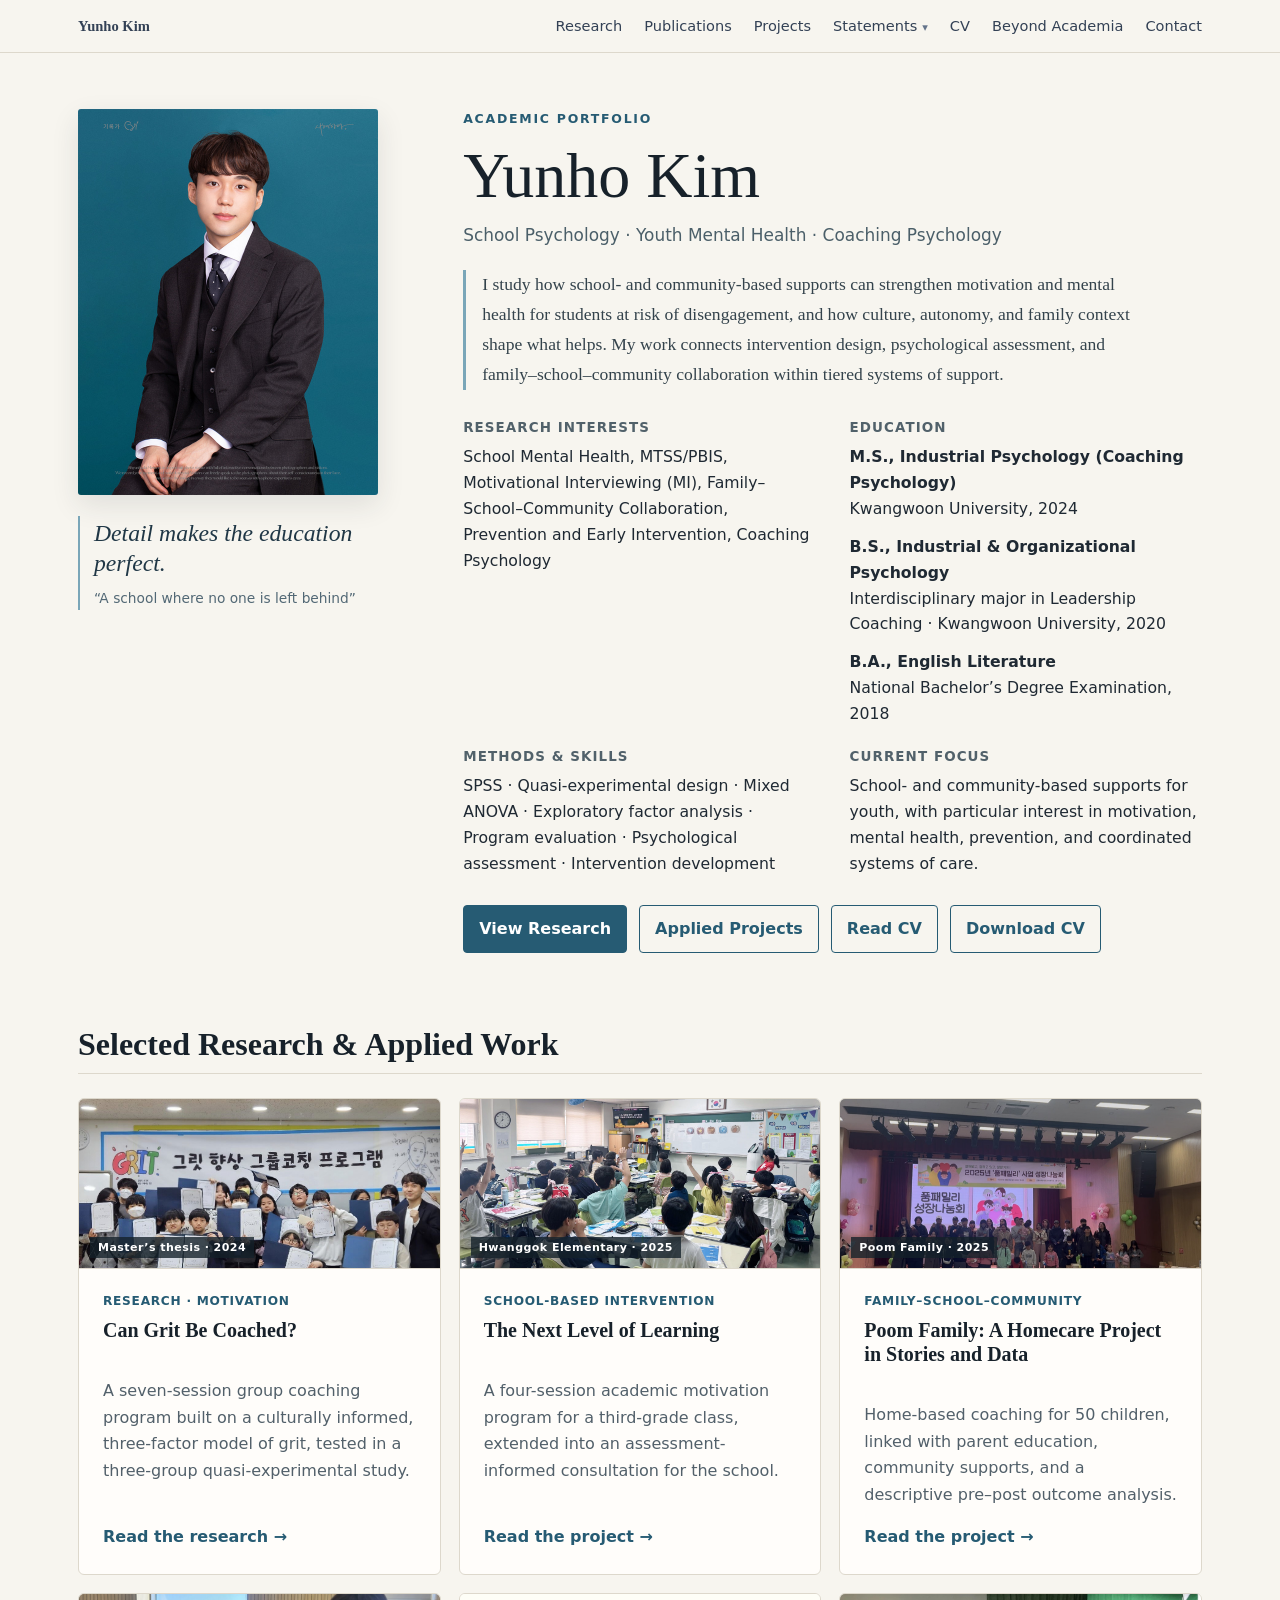
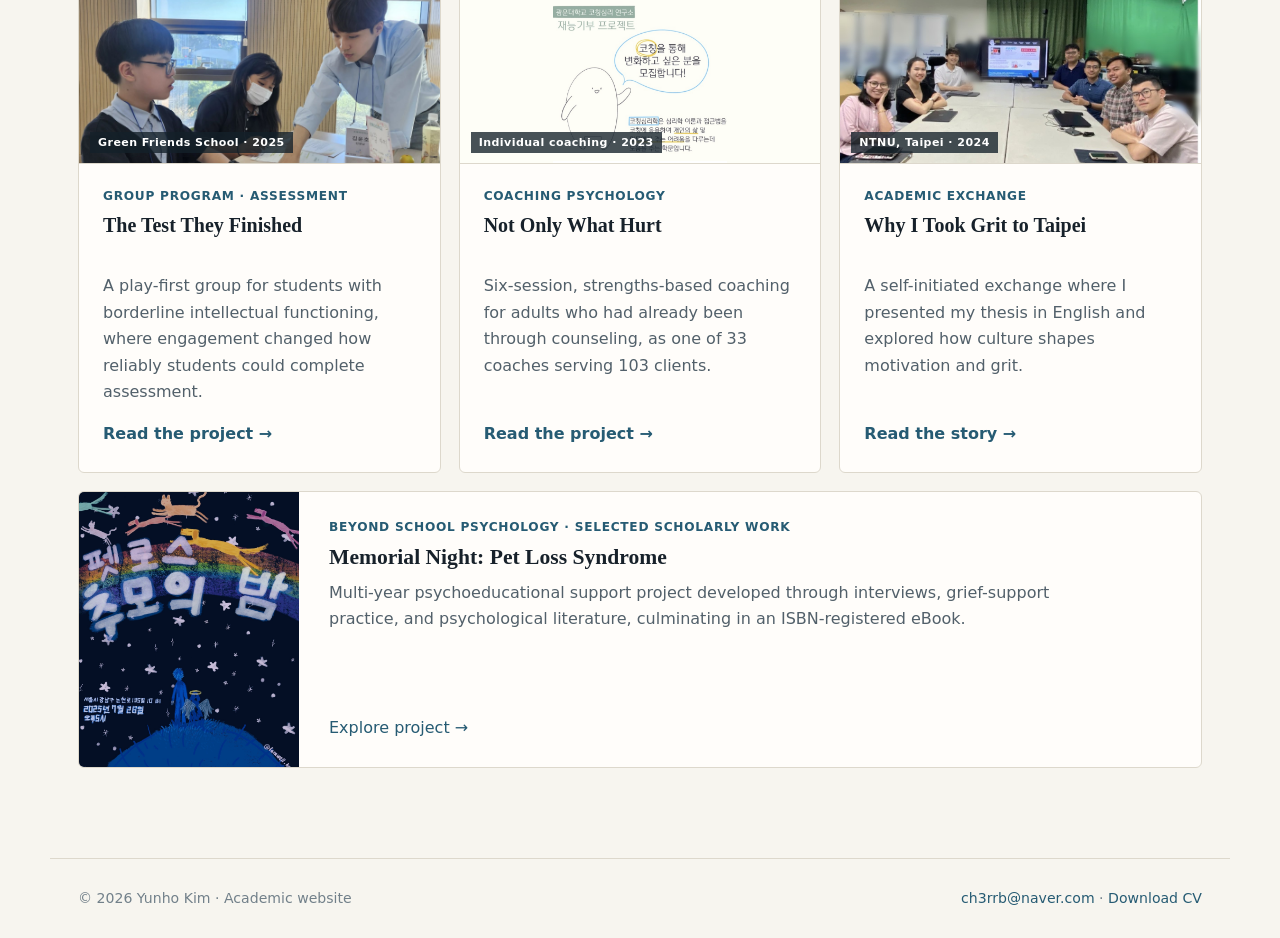
==== commit 9c9c2fa6: "Refresh the home page and site navigation Home: add a short research statement, bring research inter" ====
--- a/index.html
+++ b/index.html
@@ -1,30 +1,20 @@
-<!doctype html><html lang="en"><head><meta charset="utf-8"><meta name="viewport" content="width=device-width,initial-scale=1"><title>Home | Yunho Kim</title><meta name="description" content="Academic website of Yunho Kim: school mental health, MTSS, motivation and behavior change, youth mental health, and coaching psychology."><link rel="stylesheet" href="styles.css?v=selected-work-20260925">  <script src="analytics.js" defer></script></head><body><header class="site-header"><nav class="nav"><a class="brand" href="index.html">Yunho Kim</a>
-<a  href="research.html">Research</a>
-<a  href="ps.html">PS</a>
-<a  href="sop.html">SOP</a>
-<a href="diversity.html">Diversity</a>
-<a  href="publications.html">Publications</a>
-<a  href="projects.html">Projects</a>
-<a  href="cv.html">CV</a>
-<a  href="beyond.html">Beyond Academia</a>
-<a  href="contact.html">Contact</a></nav></header><main><section class="hero">
+<!doctype html><html lang="en"><head><meta charset="utf-8"><meta name="viewport" content="width=device-width,initial-scale=1"><title>Home | Yunho Kim</title><meta name="description" content="Academic website of Yunho Kim: school mental health, MTSS, motivation and behavior change, youth mental health, and coaching psychology."><link rel="stylesheet" href="styles.css?v=home-nav-20260926">  <script src="analytics.js" defer></script><script src="nav.js" defer></script></head><body><header class="site-header"><nav class="nav" aria-label="Main"><a class="brand" href="index.html">Yunho Kim</a><button class="nav-toggle" type="button" aria-expanded="false" aria-controls="nav-links"><span class="nav-toggle-bars" aria-hidden="true"></span>Menu</button><div class="nav-links" id="nav-links"><a href="research.html">Research</a><a href="publications.html">Publications</a><a href="projects.html">Projects</a><details class="nav-group"><summary>Statements</summary><div class="nav-menu"><a href="ps.html">Personal Statement</a><a href="sop.html">Statement of Purpose</a><a href="diversity.html">Diversity Statement</a></div></details><a href="cv.html">CV</a><a href="beyond.html">Beyond Academia</a><a href="contact.html">Contact</a></div></nav></header><main><section class="hero">
 <div class="portrait-column"><img class="portrait" src="profile.jpg" alt="Portrait of Yunho Kim"><div class="hero-mission"><p class="hero-motto">Detail makes the education perfect.</p><p class="hero-motto-caption">“A school where no one is left behind”</p></div></div>
-<div><div class="eyebrow">Academic Portfolio</div><h1>Yunho Kim</h1>
+<div class="hero-copy"><div class="eyebrow">Academic Portfolio</div><h1>Yunho Kim</h1>
 <div class="subtitle">School Psychology · Youth Mental Health · Coaching Psychology</div>
+<p class="hero-statement">I study how school- and community-based supports can strengthen motivation and mental health for students at risk of disengagement, and how culture, autonomy, and family context shape what helps. My work connects intervention design, psychological assessment, and family–school–community collaboration within tiered systems of support.</p>
 <div class="meta-grid">
-<div class="meta"><h3>Research Interests</h3><p>School Mental Health, MTSS, Motivation and Behavior Change, Family–School–Community Collaboration, Prevention and Early Intervention, Coaching Psychology</p></div>
-<div class="meta"><h3>Education</h3><p><strong>M.S., Industrial Psychology (Coaching Psychology)</strong><br>Kwangwoon University, 2024<br><br><strong>B.S.</strong>, Industrial &amp; Organizational Psychology; Leadership Coaching</p></div>
-<div class="meta"><h3>Methods & Skills</h3><p>SPSS · Quasi-experimental design · Mixed ANOVA · Program evaluation · Psychological assessment · Intervention development</p></div>
+<div class="meta"><h3>Research Interests</h3><p>School Mental Health, MTSS/PBIS, Motivational Interviewing (MI), Family–School–Community Collaboration, Prevention and Early Intervention, Coaching Psychology</p></div>
+<div class="meta"><h3>Education</h3><p><strong>M.S., Industrial Psychology (Coaching Psychology)</strong><br>Kwangwoon University, 2024</p><p><strong>B.S., Industrial &amp; Organizational Psychology</strong><br>Interdisciplinary major in Leadership Coaching · Kwangwoon University, 2020</p><p><strong>B.A., English Literature</strong><br>National Bachelor’s Degree Examination, 2018</p></div>
+<div class="meta"><h3>Methods &amp; Skills</h3><p>SPSS · Quasi-experimental design · Mixed ANOVA · Exploratory factor analysis · Program evaluation · Psychological assessment · Intervention development</p></div>
 <div class="meta"><h3>Current Focus</h3><p>School- and community-based supports for youth, with particular interest in motivation, mental health, prevention, and coordinated systems of care.</p></div>
 </div>
-<div class="actions"><a class="btn primary" href="research.html">View Research</a><a class="btn" href="ps.html">Read PS</a><a class="btn" href="sop.html">Read SOP</a><a class="btn" href="cv.html">Read CV</a></div>
+<div class="actions"><a class="btn primary" href="research.html">View Research</a><a class="btn" href="projects.html">Applied Projects</a><a class="btn" href="cv.html">Read CV</a><a class="btn" href="Yunho_Kim_Academic_CV_2026.docx" download>Download CV</a></div>
 </div></section>
-<section class="section"><h2 class="section-title">Selected Research & Applied Work</h2><div class="cards">
-<article class="card"><figure class="card-media card-media--grit"><img src="winter-conference-oral-2024.jpg" alt="Yunho Kim presenting his grit-enhancement coaching research at a winter conference" width="1600" height="901" loading="lazy"><figcaption>Oral presentation · 2024</figcaption></figure><div class="tag">Research · Motivation</div><h3>Grit-Enhancement Group Coaching</h3><p>Seven-session, three-group quasi-experimental master’s thesis examining grit and self-directed learning among upper-elementary students.</p><a href="research.html">Research details →</a></article>
-<article class="card"><figure class="card-media card-media--hwanggok"><img src="hwanggok-classroom-2025.jpg" alt="Students participating in Yunho Kim’s classroom activity at Hwanggok Elementary School" width="1440" height="597" loading="lazy"><figcaption>Hwanggok Elementary · 2025</figcaption></figure><div class="tag">School-Based Intervention</div><h3>Hwanggok Academic Motivation Program</h3><p>Four-session classroom intervention combining academic-motivation programming with assessment-informed consultation, behavioral observation, and school support planning.</p><a href="projects.html#hwanggok-title">Project details →</a></article>
-<article class="card"><figure class="card-media card-media--poom"><img src="poom-family-sharing-2025.jpg" alt="Children, families, and staff gathered at the Poom Family growth-sharing event" width="1179" height="602" loading="lazy"><figcaption>Poom Family · 2025</figcaption></figure><div class="tag">Family–Community Collaboration</div><h3>Poom Family Homecare Project</h3><p>Ecologically informed homecare integrating individualized child coaching, parent education, family engagement, community supports, and descriptive outcome analysis.</p><a href="projects.html#poom-title">Project details →</a></article>
+<section class="section"><h2 class="section-title">Selected Research &amp; Applied Work</h2><div class="cards home-cards">
+<article class="card home-card"><a class="card-media" href="research.html#grit-thesis" tabindex="-1" aria-hidden="true"><img src="ps-grit-coaching.jpg" alt="" loading="lazy" style="object-position:center 62%"><span class="card-cap">Master’s thesis · 2024</span></a><div class="tag">Research · Motivation</div><h3><a href="research.html#grit-thesis">Can Grit Be Coached?</a></h3><p>A seven-session group coaching program built on a culturally informed, three-factor model of grit, tested in a three-group quasi-experimental study.</p><a class="card-more" href="research.html#grit-thesis">Read the research →</a></article><article class="card home-card"><a class="card-media" href="projects.html#hwanggok" tabindex="-1" aria-hidden="true"><img src="hwanggok-classroom-2025.jpg" alt="" loading="lazy" style="object-position:center 48%"><span class="card-cap">Hwanggok Elementary · 2025</span></a><div class="tag">School-based intervention</div><h3><a href="projects.html#hwanggok">The Next Level of Learning</a></h3><p>A four-session academic motivation program for a third-grade class, extended into an assessment-informed consultation for the school.</p><a class="card-more" href="projects.html#hwanggok">Read the project →</a></article><article class="card home-card"><a class="card-media" href="projects.html#poom-family" tabindex="-1" aria-hidden="true"><img src="poom-family-sharing-2025.jpg" alt="" loading="lazy" style="object-position:center 52%"><span class="card-cap">Poom Family · 2025</span></a><div class="tag">Family–school–community</div><h3><a href="projects.html#poom-family">Poom Family: A Homecare Project in Stories and Data</a></h3><p>Home-based coaching for 50 children, linked with parent education, community supports, and a descriptive pre–post outcome analysis.</p><a class="card-more" href="projects.html#poom-family">Read the project →</a></article><article class="card home-card"><a class="card-media" href="projects.html#green-friends" tabindex="-1" aria-hidden="true"><img src="green-friends-coaching-2025.jpg" alt="" loading="lazy" style="object-position:center 40%"><span class="card-cap">Green Friends School · 2025</span></a><div class="tag">Group program · Assessment</div><h3><a href="projects.html#green-friends">The Test They Finished</a></h3><p>A play-first group for students with borderline intellectual functioning, where engagement changed how reliably students could complete assessment.</p><a class="card-more" href="projects.html#green-friends">Read the project →</a></article><article class="card home-card"><a class="card-media card-media--contain" href="projects.html#cool-summer-night" tabindex="-1" aria-hidden="true"><img src="csn-invite-2023.png" alt="" loading="lazy"><span class="card-cap">Individual coaching · 2023</span></a><div class="tag">Coaching psychology</div><h3><a href="projects.html#cool-summer-night">Not Only What Hurt</a></h3><p>Six-session, strengths-based coaching for adults who had already been through counseling, as one of 33 coaches serving 103 clients.</p><a class="card-more" href="projects.html#cool-summer-night">Read the project →</a></article><article class="card home-card"><a class="card-media" href="publications.html#academic-exchange" tabindex="-1" aria-hidden="true"><img src="ntnu-group-2024.jpg" alt="" loading="lazy" style="object-position:center 55%"><span class="card-cap">NTNU, Taipei · 2024</span></a><div class="tag">Academic exchange</div><h3><a href="publications.html#academic-exchange">Why I Took Grit to Taipei</a></h3><p>A self-initiated exchange where I presented my thesis in English and explored how culture shapes motivation and grit.</p><a class="card-more" href="publications.html#academic-exchange">Read the story →</a></article>
 </div>
-<aside class="selected-secondary" aria-label="Beyond school psychology selected scholarly work">
+<aside class="selected-secondary" aria-label="Selected scholarly work beyond school psychology">
   <figure class="selected-secondary-media"><img src="petloss-scholarly-product-2025.jpg" alt="Illustrated Memorial Night artwork showing companion animals beneath a night sky" width="1639" height="2048" loading="lazy"></figure>
-  <div class="selected-secondary-copy"><div class="tag">Beyond School Psychology · Selected Scholarly Work</div><h3>Memorial Night: Pet Loss Syndrome</h3><p>Multi-year psychoeducational support project developed through interviews, grief-support practice, and psychological literature, culminating in an ISBN-registered eBook.</p><a href="projects.html#petloss-title">Explore project →</a></div>
-</aside></section></main><footer>© 2026 Yunho Kim · Academic website</footer></body></html>
+  <div class="selected-secondary-copy"><div class="tag">Beyond School Psychology · Selected Scholarly Work</div><h3>Memorial Night: Pet Loss Syndrome</h3><p>Multi-year psychoeducational support project developed through interviews, grief-support practice, and psychological literature, culminating in an ISBN-registered eBook.</p><a href="projects.html#pet-loss">Explore project →</a></div>
+</aside></section></main><footer><span>© 2026 Yunho Kim · Academic website</span><span><a href="mailto:ch3rrb@naver.com">ch3rrb@naver.com</a> · <a href="Yunho_Kim_Academic_CV_2026.docx" download>Download CV</a></span></footer></body></html>
--- a/styles.css
+++ b/styles.css
@@ -272,3 +272,157 @@
 .grit-limits{padding:20px 21px;background:var(--card);border-left:3px solid var(--accent2);font:.9rem/1.6 var(--sans);color:#52616a}.grit-limits strong{display:block;font:800 .72rem/1.4 var(--sans);letter-spacing:.11em;text-transform:uppercase;color:var(--accent);margin-bottom:9px}.grit-limits ul{margin:0;padding-left:18px}.grit-limits li{margin-bottom:5px}
 .grit-links{max-width:1040px;margin:0 auto!important;font:.9rem/1.7 var(--sans)!important;font-weight:700!important}
 @media(max-width:760px){.grit-feature{padding:38px 0 50px}.grit-deck{font-size:1.12rem}.grit-stat-strip{grid-template-columns:repeat(2,1fr);margin-bottom:42px}.grit-stat-strip>div:nth-child(2){border-right:0}.grit-stat-strip>div:nth-child(-n+2){border-bottom:1px solid var(--line)}.grit-two-col,.grit-reflection,.grit-chart-grid,.grit-findings,.grit-sessions{grid-template-columns:1fr}.grit-sessions li:last-child:nth-child(odd){grid-column:auto}.grit-two-col{gap:34px;margin-bottom:44px}.grit-sessions-wrap{padding:26px 18px}.grit-reflection{gap:26px}}
+/* Overview cards that show whole documents instead of a cropped photo. */
+.overview-media--poster,.overview-media--sheets{display:flex;align-items:center;justify-content:center;gap:10px;padding:14px;background:#eee9df}
+.overview-media--poster img,.overview-media--sheets img{width:auto;height:auto;max-height:100%;max-width:100%;box-shadow:0 4px 12px rgba(33,44,55,.14);border-radius:2px}
+.overview-media--sheets img{min-width:0;max-width:calc((100% - 20px)/3)}
+.overview-item:hover .overview-media--poster img,.overview-item:hover .overview-media--sheets img{transform:none}
+/* Happiness column: the three portfolio materials as separate, full-resolution figures. */
+.happiness-sheets{display:flex;gap:18px;max-width:1040px;align-items:flex-start}.happiness-sheets>figure{flex:var(--ar,1) 1 0;min-width:0}
+.happiness-sheets figure{margin:0}.happiness-sheets a{display:block}.happiness-sheets img{display:block;width:100%;height:auto;border-radius:3px;box-shadow:0 10px 24px rgba(33,44,55,.12)}
+.happiness-sheets figcaption{font:.78rem/1.5 var(--sans);color:#657784;margin-top:9px}
+@media(max-width:600px){.happiness-sheets{flex-direction:column;max-width:420px}.happiness-sheets>figure{flex:none;width:100%}}
+/* Memorial Night card: show the whole title artwork; the poster's own navy fills the sides. */
+.overview-media--night{display:flex;justify-content:center;background:#040f25;border-color:#040f25}.overview-media--night img{width:auto;max-width:100%;object-fit:cover;-webkit-mask-image:linear-gradient(to right,transparent,#000 9%,#000 91%,transparent);mask-image:linear-gradient(to right,transparent,#000 9%,#000 91%,transparent)}@media(max-width:700px){.overview-media--night img{-webkit-mask-image:none;mask-image:none}}
+
+/* Projects: Green Friends School column, set like a newspaper feature. */
+.gf-feature{padding:52px 0 66px}
+.gf-feature>h2{font-size:clamp(2.6rem,5.4vw,4.8rem);letter-spacing:-.045em;max-width:900px;margin:6px 0 16px;line-height:1.02}
+.gf-deck{font:1.3rem/1.6 var(--serif);color:#344651;max-width:780px;margin:0 0 16px}
+.gf-byline{font:700 .8rem/1.4 var(--sans);letter-spacing:.06em;text-transform:uppercase;color:#687780;margin:0 0 30px;padding-bottom:18px;border-bottom:1px solid var(--line);max-width:780px}
+.gf-photo{margin:0}.gf-photo img{display:block;width:100%;height:auto;border-radius:3px;box-shadow:0 12px 28px rgba(33,44,55,.10)}
+.gf-photo figcaption{font:.78rem/1.55 var(--sans);color:#657784;margin-top:10px}
+.gf-photo--lead{max-width:1040px;margin:0 0 46px}
+.gf-body{max-width:680px;margin:0 auto}
+.gf-body p{font:1.1rem/1.8 var(--serif);color:#27333c;margin:0 0 1.3em}
+.gf-body h3,.gf-route h3{font-size:clamp(1.6rem,2.7vw,2.2rem);margin:8px 0 16px}
+.gf-lede::first-letter{float:left;font:500 4.3rem/.82 var(--serif);color:var(--accent);margin:.08em .09em 0 0}
+.gf-kicker{font:800 .74rem/1.5 var(--sans);letter-spacing:.14em;text-transform:uppercase;color:var(--accent)}
+.gf-pull{max-width:760px;margin:44px auto 52px;padding:22px 0;border-top:3px solid var(--ink);border-bottom:1px solid var(--line);font:italic clamp(1.55rem,3vw,2.2rem)/1.35 var(--serif);color:#17212a;text-align:center}
+.gf-split{display:grid;grid-template-columns:minmax(0,1fr) minmax(0,.9fr);gap:clamp(30px,4.5vw,56px);align-items:center;max-width:1040px;margin:0 auto 58px}.gf-split .gf-body{margin:0}
+.gf-route{max-width:1040px;margin:0 auto 54px;padding:34px 38px;background:#eef1e6;border-top:1px solid #d5dccb;border-bottom:1px solid #d5dccb}
+.gf-route-head{max-width:700px;margin-bottom:22px}.gf-route-head p{font:1.02rem/1.7 var(--serif);color:#34434c;margin:0}
+.gf-stops{list-style:none;margin:0;padding:0;display:grid;grid-template-columns:repeat(5,minmax(0,1fr));gap:12px;counter-reset:none}
+.gf-stops li{display:flex;flex-direction:column;gap:10px;background:var(--card);border:1px solid #d5dccb;border-radius:6px;padding:16px 15px;position:relative}
+.gf-stops b{display:grid;place-items:center;width:34px;height:34px;border-radius:50%;background:#e1e8d6;color:#3f6a3a;font:700 1rem var(--serif)}
+.gf-stops strong{display:block;font:700 1.02rem/1.3 var(--serif);color:#17212a;margin-bottom:6px}.gf-stops span{font:.84rem/1.55 var(--sans);color:#52616a}
+.gf-stops .gf-stop--final{border-color:#3f6a3a;box-shadow:inset 0 3px 0 #3f6a3a}.gf-stop--final b{background:#3f6a3a;color:#fff}
+.gf-pair{display:flex;gap:18px;align-items:flex-start;max-width:1040px;margin:0 auto 54px}.gf-pair>.gf-photo{flex:var(--ar,1) 1 0;min-width:0}
+.gf-note{margin:26px 0 0;padding:18px 20px;background:var(--card);border-left:3px solid var(--accent2);font:.9rem/1.6 var(--sans);color:#52616a}.gf-note strong{display:block;font:800 .72rem/1.4 var(--sans);letter-spacing:.11em;text-transform:uppercase;color:var(--accent);margin-bottom:7px}
+.gf-close{margin-top:50px;padding-top:34px;border-top:1px solid var(--line)}
+.gf-photo--closing{max-width:1040px;margin:46px auto 0}
+@media(max-width:900px){.gf-stops{grid-template-columns:repeat(2,minmax(0,1fr))}.gf-stops .gf-stop--final{grid-column:span 2}}
+@media(max-width:760px){.gf-feature{padding:38px 0 50px}.gf-deck{font-size:1.14rem}.gf-body p{font-size:1.04rem}.gf-split{grid-template-columns:1fr;gap:24px}.gf-route{padding:26px 18px}.gf-pair{flex-direction:column}.gf-pair>.gf-photo{flex:none;width:100%}.gf-pull{margin:34px auto 40px}}
+@media(max-width:480px){.gf-stops{grid-template-columns:1fr}.gf-stops .gf-stop--final{grid-column:auto}}
+
+/* Projects: Cool Summer Night coaching column (builds on the .gf-* feature styles). */
+.csn-facts{display:grid;grid-template-columns:repeat(4,1fr);max-width:900px;margin:6px auto 46px;border-top:1px solid var(--line);border-bottom:1px solid var(--line)}
+.csn-facts>div{padding:18px 16px;text-align:center;border-right:1px solid var(--line)}.csn-facts>div:last-child{border-right:0}
+.csn-facts strong{display:block;font:500 2.1rem/1 var(--serif);color:var(--accent);margin-bottom:7px}.csn-facts span{font:.74rem/1.4 var(--sans);letter-spacing:.05em;text-transform:uppercase;color:#687780}
+.csn-insight{max-width:1040px;margin:14px auto 10px;padding:34px 38px;background:#eeeae1;border-top:1px solid #d8d1c5;border-bottom:1px solid #d8d1c5}
+.csn-insight h3{font-size:clamp(1.6rem,2.7vw,2.2rem);margin:8px 0 18px}
+.csn-insight-grid{display:grid;grid-template-columns:repeat(2,minmax(0,1fr));gap:clamp(28px,4vw,48px)}.csn-insight-grid p{font:1.06rem/1.78 var(--serif);color:#27333c;margin:0}
+.gf-body .csn-links{font:700 .9rem/1.7 var(--sans);margin-top:22px}
+@media(max-width:760px){.csn-facts{grid-template-columns:repeat(2,1fr)}.csn-facts>div:nth-child(2){border-right:0}.csn-facts>div:nth-child(-n+2){border-bottom:1px solid var(--line)}.csn-insight{padding:26px 20px}.csn-insight-grid{grid-template-columns:1fr;gap:18px}}
+.csn-source{max-width:900px;margin:-34px auto 20px;font:.76rem/1.5 var(--sans);color:#687780;text-align:center}
+.csn-cta{display:flex;flex-wrap:wrap;gap:10px;justify-content:center;margin:0 auto 44px}
+.csn-button{display:inline-block;padding:11px 18px;border-radius:999px;background:var(--accent);color:#fff;font:700 .88rem/1 var(--sans)}.csn-button:hover{text-decoration:none;background:#1d4a5e}
+.csn-button--ghost{background:transparent;color:var(--accent);border:1px solid var(--accent)}.csn-button--ghost:hover{background:#e6eef1}
+.csn-bars{max-width:680px;margin:6px auto 46px;padding:20px 22px;background:var(--card);border:1px solid var(--line);border-radius:6px}
+.csn-bars figcaption strong{display:block;font:700 1.05rem/1.3 var(--serif);color:#17212a}.csn-bars figcaption span{font:.78rem/1.4 var(--sans);color:#687780}
+.csn-bars ul{list-style:none;margin:14px 0 0;padding:0;display:grid;gap:9px}
+.csn-bars li{display:grid;grid-template-columns:120px 1fr 44px;gap:12px;align-items:center;font:.86rem/1.2 var(--sans);color:#34434c}
+.csn-bars i{display:block;height:12px;width:var(--w);background:var(--accent);border-radius:0 4px 4px 0}.csn-bars b{text-align:right;color:#17212a}
+@media(max-width:480px){.csn-bars li{grid-template-columns:96px 1fr 38px;gap:8px}}
+.overview-media--illus{display:flex;align-items:center;justify-content:center;background:#fefef7}.overview-media--illus img{width:auto;height:100%;max-width:100%;object-fit:contain}
+.overview-item:hover .overview-media--illus img{transform:none}
+.csn-hero{max-width:560px;margin:0 auto 46px}.csn-hero img{display:block;width:100%;height:auto;border:1px solid var(--line);border-radius:6px;background:#fefef7}
+.csn-hero figcaption,.csn-gallery figcaption{font:.78rem/1.55 var(--sans);color:#657784;margin-top:10px}
+.csn-invitation{margin:10px 0 50px}
+.csn-gallery{display:grid;grid-template-columns:repeat(3,minmax(0,1fr));gap:16px;max-width:1040px;margin:6px auto 0}
+.csn-gallery figure{margin:0}.csn-gallery a{display:block}.csn-gallery img{display:block;width:100%;height:auto;border:1px solid var(--line);border-radius:6px;background:#fefef7}
+@media(max-width:760px){.csn-gallery{grid-template-columns:1fr;max-width:460px}}
+
+/* Publications: NTNU academic exchange column (builds on the .gf-* feature styles). */
+.ntnu-split{grid-template-columns:minmax(0,1.25fr) minmax(250px,.75fr);align-items:start}
+.ntnu-glance{padding:20px 22px;background:var(--card);border:1px solid var(--line);border-top:3px solid var(--accent);border-radius:6px}
+.ntnu-glance>strong{display:block;font:800 .72rem/1.4 var(--sans);letter-spacing:.12em;text-transform:uppercase;color:var(--accent);margin-bottom:12px}
+.ntnu-glance dl{margin:0;display:grid;gap:12px}.ntnu-glance dt{font:700 .78rem/1.3 var(--sans);color:#17212a}.ntnu-glance dd{margin:3px 0 0;font:.88rem/1.5 var(--sans);color:#52616a}
+.ntnu-split--photo{grid-template-columns:minmax(0,1fr) minmax(0,1fr)}
+.ntnu-building{max-width:420px;margin:44px auto 0}
+.ntnu-why,.ntnu-insights{max-width:1040px;margin:10px auto 54px;padding:34px 38px;background:#eeeae1;border-top:1px solid #d8d1c5;border-bottom:1px solid #d8d1c5}
+.ntnu-why h3,.ntnu-insights h3{font-size:clamp(1.6rem,2.7vw,2.2rem);margin:8px 0 14px}
+.ntnu-why>p,.ntnu-insights>p{font:1.05rem/1.75 var(--serif);color:#34434c;margin:0 0 18px;max-width:780px}
+.ntnu-compare{display:grid;grid-template-columns:repeat(3,minmax(0,1fr));gap:12px;margin:6px 0 22px}
+.ntnu-compare>div{background:var(--card);border:1px solid var(--line);border-radius:6px;padding:16px 18px;display:grid;gap:6px}
+.ntnu-compare strong{font:700 1.15rem/1.2 var(--serif);color:#17212a;margin-bottom:4px}.ntnu-compare span{font:.86rem/1.4 var(--sans);color:#52616a}
+.ntnu-compare .ntnu-compare--focus{border-color:var(--accent);box-shadow:inset 0 3px 0 var(--accent)}.ntnu-compare--focus span:last-child{color:var(--accent);font-weight:700}
+.ntnu-insights{background:transparent;border:0;padding:0}
+.ntnu-insights ul{list-style:none;margin:0;padding:0;display:grid;grid-template-columns:repeat(2,minmax(0,1fr));gap:12px}
+.ntnu-insights li{background:var(--card);border:1px solid var(--line);border-left:3px solid var(--accent2);border-radius:6px;padding:16px 18px}
+.ntnu-insights li strong{display:block;font:700 1.02rem/1.3 var(--serif);color:#17212a;margin-bottom:5px}.ntnu-insights li span{font:.9rem/1.55 var(--sans);color:#52616a}
+@media(max-width:760px){.ntnu-split,.ntnu-split--photo,.ntnu-compare,.ntnu-insights ul{grid-template-columns:1fr}.ntnu-why{padding:26px 18px}}
+
+/* Research: grit webtoon thumbnails and full-screen viewer. */
+.grit-comic{max-width:1040px;margin:0 auto 56px}.grit-comic-head{max-width:780px}
+.comic-thumbs{display:grid;grid-template-columns:repeat(4,minmax(0,1fr));gap:12px;margin-top:6px}
+.comic-thumb{position:relative;padding:0;border:1px solid var(--line);border-radius:6px;background:#fff;cursor:pointer;overflow:hidden}
+.comic-thumb img{display:block;width:100%;height:auto;transition:transform .3s ease}.comic-thumb:hover img{transform:scale(1.03)}
+.comic-thumb span{position:absolute;left:8px;top:8px;padding:2px 7px;border-radius:999px;background:rgba(23,33,42,.75);color:#fff;font:700 .7rem/1.4 var(--sans)}
+.comic-thumb:focus-visible{outline:3px solid var(--accent);outline-offset:2px}
+.comic-actions{margin:16px 0 8px}.comic-actions .csn-button{border:0;cursor:pointer}
+.grit-feature .comic-credit{font:.78rem/1.55 var(--sans);color:#657784;margin:0}
+.comic-viewer{width:min(1000px,96vw);max-height:94vh;padding:0;border:0;border-radius:10px;background:#fff;box-shadow:0 30px 80px rgba(0,0,0,.35);overflow:hidden}
+.comic-viewer::backdrop{background:rgba(15,22,28,.72)}
+.comic-bar{display:flex;justify-content:space-between;align-items:center;padding:10px 14px;border-bottom:1px solid var(--line);font:700 .85rem var(--sans);color:#34434c}
+.comic-close{border:0;background:none;font-size:1.1rem;cursor:pointer;padding:4px 8px;color:#34434c}
+.comic-track{display:flex;overflow-x:auto;scroll-snap-type:x mandatory;scrollbar-width:none;outline:none}.comic-track::-webkit-scrollbar{display:none}
+.comic-slide{flex:0 0 100%;margin:0;scroll-snap-align:center;display:flex;flex-direction:column;align-items:center}
+.comic-slide img{display:block;width:100%;height:auto;max-height:calc(94vh - 120px);object-fit:contain}
+.comic-slide figcaption{position:absolute;left:-9999px}
+.comic-nav{display:flex;justify-content:space-between;padding:8px 12px;border-top:1px solid var(--line)}
+.comic-nav button{border:1px solid var(--accent);background:#fff;color:var(--accent);border-radius:999px;width:44px;height:44px;font-size:1.1rem;cursor:pointer}
+.comic-nav button:hover{background:#e6eef1}
+@media(max-width:600px){.comic-thumbs{grid-template-columns:repeat(2,minmax(0,1fr))}}
+
+/* Site navigation: grouped Statements menu, collapsible on small screens. */
+.nav-links{display:flex;align-items:center;gap:22px}
+.nav-toggle{display:none}
+.nav-group{position:relative}
+.nav-group summary{list-style:none;cursor:pointer;font-size:.91rem;color:#334155}.nav-group summary::-webkit-details-marker{display:none}
+.nav-group summary::after{content:"▾";font-size:.7rem;margin-left:5px;color:#64748b}
+.nav-group.is-current summary{color:var(--accent);font-weight:700}
+.nav-menu{position:absolute;top:calc(100% + 12px);left:-14px;min-width:220px;display:grid;gap:2px;padding:8px;background:var(--card);border:1px solid var(--line);border-radius:8px;box-shadow:0 14px 34px rgba(33,44,55,.12);z-index:30}
+.nav-menu a{padding:8px 10px;border-radius:5px}.nav-menu a:hover{background:#eef2f3;text-decoration:none}
+@media(max-width:900px){
+  .nav{flex-wrap:wrap;overflow:visible;gap:0;padding:12px 20px}
+  .nav-toggle{display:inline-flex;align-items:center;gap:8px;padding:7px 12px;border:1px solid var(--line);border-radius:999px;background:var(--card);font:700 .85rem var(--sans);color:#334155;cursor:pointer}
+  .nav-toggle-bars,.nav-toggle-bars::before,.nav-toggle-bars::after{display:block;width:14px;height:2px;background:currentColor;border-radius:2px;position:relative}
+  .nav-toggle-bars::before,.nav-toggle-bars::after{content:"";position:absolute;left:0}.nav-toggle-bars::before{top:-4px}.nav-toggle-bars::after{top:4px}
+  .nav-links{display:none;width:100%;flex-direction:column;align-items:stretch;gap:0;padding:10px 0 6px}
+  .nav-links.is-open{display:flex}
+  .nav-links>a,.nav-group summary{display:block;padding:11px 4px;border-top:1px solid var(--line);font-size:1rem}
+  .nav-group[open] summary{border-bottom:0}
+  .nav-menu{position:static;box-shadow:none;border:0;background:transparent;padding:0 0 6px 14px;min-width:0}
+  .nav-menu a{font-size:.95rem}
+}
+
+/* Home: research statement, six linked highlight cards, footer contact. */
+.hero-statement{font:1.1rem/1.7 var(--serif);color:#34434c;max-width:680px;margin:-12px 0 30px;padding-left:16px;border-left:3px solid var(--accent2)}
+.meta p+p{margin-top:12px}
+.home-cards{grid-template-columns:repeat(3,minmax(0,1fr))}
+.home-card{min-height:0}.home-card h3 a{color:inherit}.home-card h3 a:hover{color:var(--accent);text-decoration:none}
+.home-card .card-media{display:block;height:170px}
+.card-media--contain{background:#fefef7}.card-media--contain img{object-fit:contain}
+.card-cap{position:absolute;left:11px;bottom:10px;padding:4px 8px;background:rgba(20,33,42,.78);color:#fff;font:700 .69rem/1.2 var(--sans);letter-spacing:.04em}
+.home-card .card-more{margin-top:auto;align-self:flex-start;font-weight:700}
+.home-cards+.selected-secondary{margin-top:18px}
+footer{display:flex;flex-wrap:wrap;justify-content:space-between;gap:8px 20px}
+@media(max-width:900px){.home-cards{grid-template-columns:repeat(2,minmax(0,1fr))}}
+@media(max-width:640px){
+  .home-cards{grid-template-columns:1fr}
+  .hero{gap:26px}.portrait-column{display:grid;grid-template-columns:120px 1fr;gap:16px;align-items:center;max-width:none}
+  .portrait-column .portrait{max-width:120px}.hero-mission{margin:0}
+  .hero-statement{font-size:1.02rem;margin:-8px 0 26px}
+}
+.home-card>.card-media{align-self:stretch;margin:-24px -24px 22px}
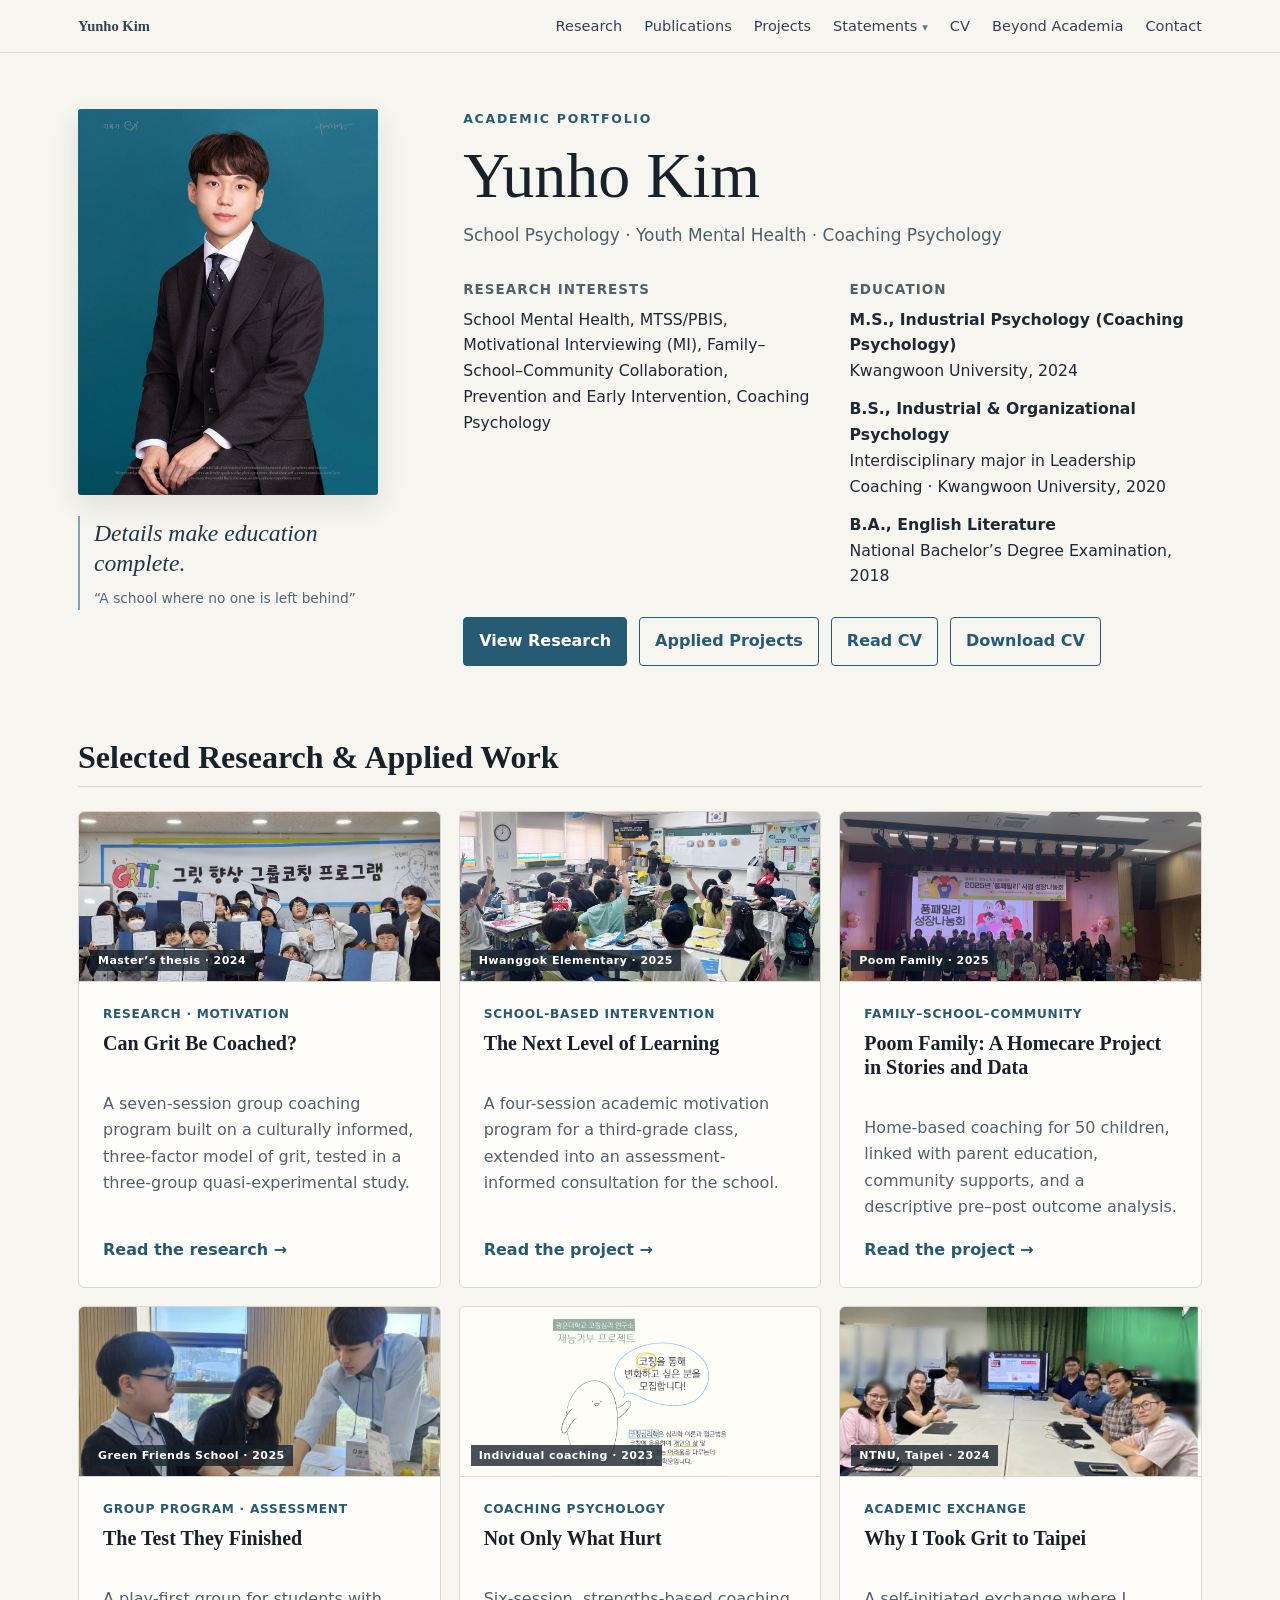
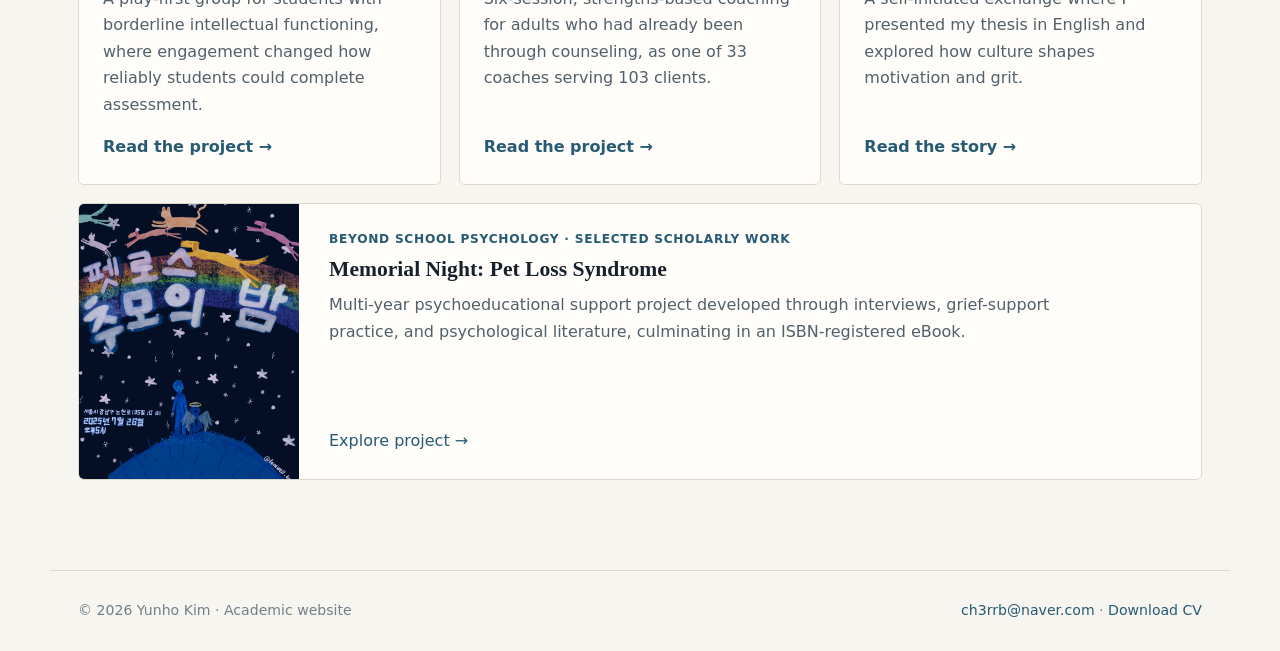
==== commit adaef6eb: "Trim the home hero and update the motto Remove the research statement and the Methods & Skills and C" ====
--- a/index.html
+++ b/index.html
@@ -1,13 +1,10 @@
 <!doctype html><html lang="en"><head><meta charset="utf-8"><meta name="viewport" content="width=device-width,initial-scale=1"><title>Home | Yunho Kim</title><meta name="description" content="Academic website of Yunho Kim: school mental health, MTSS, motivation and behavior change, youth mental health, and coaching psychology."><link rel="stylesheet" href="styles.css?v=home-nav-20260926">  <script src="analytics.js" defer></script><script src="nav.js" defer></script></head><body><header class="site-header"><nav class="nav" aria-label="Main"><a class="brand" href="index.html">Yunho Kim</a><button class="nav-toggle" type="button" aria-expanded="false" aria-controls="nav-links"><span class="nav-toggle-bars" aria-hidden="true"></span>Menu</button><div class="nav-links" id="nav-links"><a href="research.html">Research</a><a href="publications.html">Publications</a><a href="projects.html">Projects</a><details class="nav-group"><summary>Statements</summary><div class="nav-menu"><a href="ps.html">Personal Statement</a><a href="sop.html">Statement of Purpose</a><a href="diversity.html">Diversity Statement</a></div></details><a href="cv.html">CV</a><a href="beyond.html">Beyond Academia</a><a href="contact.html">Contact</a></div></nav></header><main><section class="hero">
-<div class="portrait-column"><img class="portrait" src="profile.jpg" alt="Portrait of Yunho Kim"><div class="hero-mission"><p class="hero-motto">Detail makes the education perfect.</p><p class="hero-motto-caption">“A school where no one is left behind”</p></div></div>
+<div class="portrait-column"><img class="portrait" src="profile.jpg" alt="Portrait of Yunho Kim"><div class="hero-mission"><p class="hero-motto">Details make education complete.</p><p class="hero-motto-caption">“A school where no one is left behind”</p></div></div>
 <div class="hero-copy"><div class="eyebrow">Academic Portfolio</div><h1>Yunho Kim</h1>
 <div class="subtitle">School Psychology · Youth Mental Health · Coaching Psychology</div>
-<p class="hero-statement">I study how school- and community-based supports can strengthen motivation and mental health for students at risk of disengagement, and how culture, autonomy, and family context shape what helps. My work connects intervention design, psychological assessment, and family–school–community collaboration within tiered systems of support.</p>
 <div class="meta-grid">
 <div class="meta"><h3>Research Interests</h3><p>School Mental Health, MTSS/PBIS, Motivational Interviewing (MI), Family–School–Community Collaboration, Prevention and Early Intervention, Coaching Psychology</p></div>
 <div class="meta"><h3>Education</h3><p><strong>M.S., Industrial Psychology (Coaching Psychology)</strong><br>Kwangwoon University, 2024</p><p><strong>B.S., Industrial &amp; Organizational Psychology</strong><br>Interdisciplinary major in Leadership Coaching · Kwangwoon University, 2020</p><p><strong>B.A., English Literature</strong><br>National Bachelor’s Degree Examination, 2018</p></div>
-<div class="meta"><h3>Methods &amp; Skills</h3><p>SPSS · Quasi-experimental design · Mixed ANOVA · Exploratory factor analysis · Program evaluation · Psychological assessment · Intervention development</p></div>
-<div class="meta"><h3>Current Focus</h3><p>School- and community-based supports for youth, with particular interest in motivation, mental health, prevention, and coordinated systems of care.</p></div>
 </div>
 <div class="actions"><a class="btn primary" href="research.html">View Research</a><a class="btn" href="projects.html">Applied Projects</a><a class="btn" href="cv.html">Read CV</a><a class="btn" href="Yunho_Kim_Academic_CV_2026.docx" download>Download CV</a></div>
 </div></section>
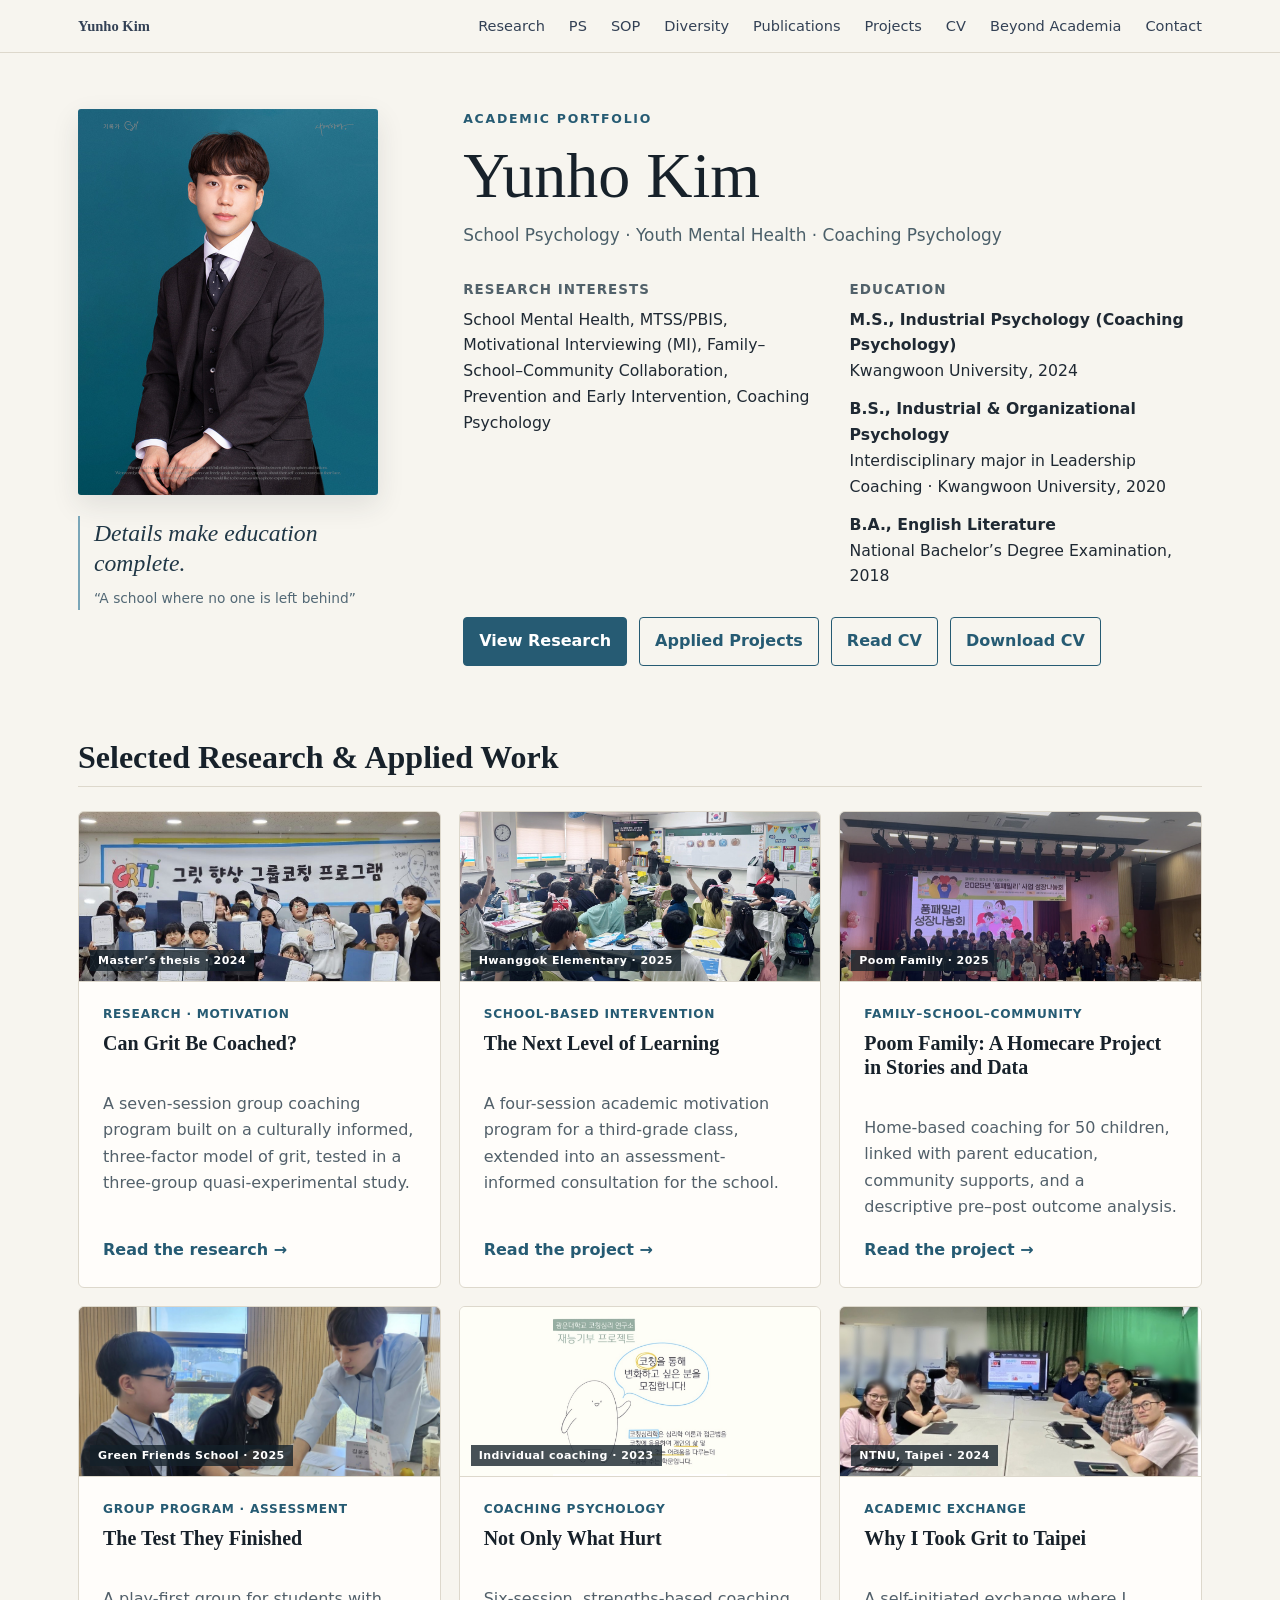
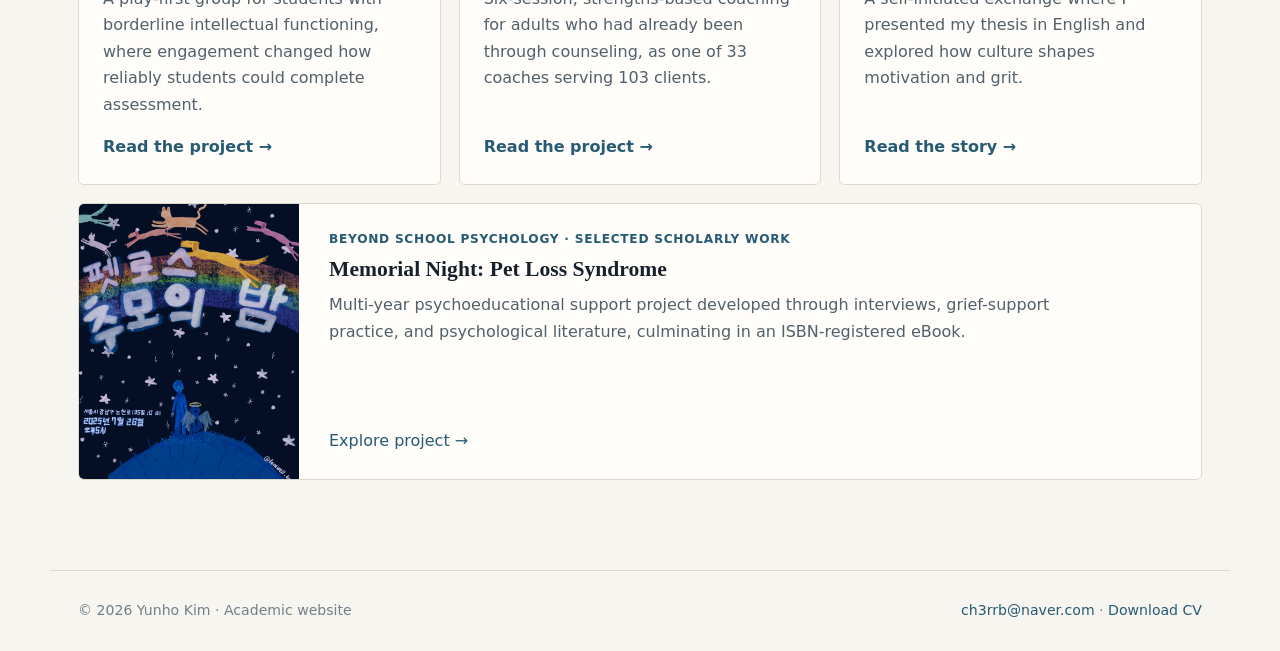
==== commit 7d280b0a: "Restore the original site navigation Put back the flat nav (Research, PS, SOP, Diversity, Publicatio" ====
--- a/index.html
+++ b/index.html
@@ -1,4 +1,13 @@
-<!doctype html><html lang="en"><head><meta charset="utf-8"><meta name="viewport" content="width=device-width,initial-scale=1"><title>Home | Yunho Kim</title><meta name="description" content="Academic website of Yunho Kim: school mental health, MTSS, motivation and behavior change, youth mental health, and coaching psychology."><link rel="stylesheet" href="styles.css?v=home-nav-20260926">  <script src="analytics.js" defer></script><script src="nav.js" defer></script></head><body><header class="site-header"><nav class="nav" aria-label="Main"><a class="brand" href="index.html">Yunho Kim</a><button class="nav-toggle" type="button" aria-expanded="false" aria-controls="nav-links"><span class="nav-toggle-bars" aria-hidden="true"></span>Menu</button><div class="nav-links" id="nav-links"><a href="research.html">Research</a><a href="publications.html">Publications</a><a href="projects.html">Projects</a><details class="nav-group"><summary>Statements</summary><div class="nav-menu"><a href="ps.html">Personal Statement</a><a href="sop.html">Statement of Purpose</a><a href="diversity.html">Diversity Statement</a></div></details><a href="cv.html">CV</a><a href="beyond.html">Beyond Academia</a><a href="contact.html">Contact</a></div></nav></header><main><section class="hero">
+<!doctype html><html lang="en"><head><meta charset="utf-8"><meta name="viewport" content="width=device-width,initial-scale=1"><title>Home | Yunho Kim</title><meta name="description" content="Academic website of Yunho Kim: school mental health, MTSS, motivation and behavior change, youth mental health, and coaching psychology."><link rel="stylesheet" href="styles.css?v=nav-restore-20260926">  <script src="analytics.js" defer></script></head><body><header class="site-header"><nav class="nav"><a class="brand" href="index.html">Yunho Kim</a>
+<a href="research.html">Research</a>
+<a href="ps.html">PS</a>
+<a href="sop.html">SOP</a>
+<a href="diversity.html">Diversity</a>
+<a href="publications.html">Publications</a>
+<a href="projects.html">Projects</a>
+<a href="cv.html">CV</a>
+<a href="beyond.html">Beyond Academia</a>
+<a href="contact.html">Contact</a></nav></header><main><section class="hero">
 <div class="portrait-column"><img class="portrait" src="profile.jpg" alt="Portrait of Yunho Kim"><div class="hero-mission"><p class="hero-motto">Details make education complete.</p><p class="hero-motto-caption">“A school where no one is left behind”</p></div></div>
 <div class="hero-copy"><div class="eyebrow">Academic Portfolio</div><h1>Yunho Kim</h1>
 <div class="subtitle">School Psychology · Youth Mental Health · Coaching Psychology</div>
--- a/styles.css
+++ b/styles.css
@@ -385,28 +385,6 @@
 .comic-nav button:hover{background:#e6eef1}
 @media(max-width:600px){.comic-thumbs{grid-template-columns:repeat(2,minmax(0,1fr))}}
 
-/* Site navigation: grouped Statements menu, collapsible on small screens. */
-.nav-links{display:flex;align-items:center;gap:22px}
-.nav-toggle{display:none}
-.nav-group{position:relative}
-.nav-group summary{list-style:none;cursor:pointer;font-size:.91rem;color:#334155}.nav-group summary::-webkit-details-marker{display:none}
-.nav-group summary::after{content:"▾";font-size:.7rem;margin-left:5px;color:#64748b}
-.nav-group.is-current summary{color:var(--accent);font-weight:700}
-.nav-menu{position:absolute;top:calc(100% + 12px);left:-14px;min-width:220px;display:grid;gap:2px;padding:8px;background:var(--card);border:1px solid var(--line);border-radius:8px;box-shadow:0 14px 34px rgba(33,44,55,.12);z-index:30}
-.nav-menu a{padding:8px 10px;border-radius:5px}.nav-menu a:hover{background:#eef2f3;text-decoration:none}
-@media(max-width:900px){
-  .nav{flex-wrap:wrap;overflow:visible;gap:0;padding:12px 20px}
-  .nav-toggle{display:inline-flex;align-items:center;gap:8px;padding:7px 12px;border:1px solid var(--line);border-radius:999px;background:var(--card);font:700 .85rem var(--sans);color:#334155;cursor:pointer}
-  .nav-toggle-bars,.nav-toggle-bars::before,.nav-toggle-bars::after{display:block;width:14px;height:2px;background:currentColor;border-radius:2px;position:relative}
-  .nav-toggle-bars::before,.nav-toggle-bars::after{content:"";position:absolute;left:0}.nav-toggle-bars::before{top:-4px}.nav-toggle-bars::after{top:4px}
-  .nav-links{display:none;width:100%;flex-direction:column;align-items:stretch;gap:0;padding:10px 0 6px}
-  .nav-links.is-open{display:flex}
-  .nav-links>a,.nav-group summary{display:block;padding:11px 4px;border-top:1px solid var(--line);font-size:1rem}
-  .nav-group[open] summary{border-bottom:0}
-  .nav-menu{position:static;box-shadow:none;border:0;background:transparent;padding:0 0 6px 14px;min-width:0}
-  .nav-menu a{font-size:.95rem}
-}
-
 /* Home: research statement, six linked highlight cards, footer contact. */
 .hero-statement{font:1.1rem/1.7 var(--serif);color:#34434c;max-width:680px;margin:-12px 0 30px;padding-left:16px;border-left:3px solid var(--accent2)}
 .meta p+p{margin-top:12px}
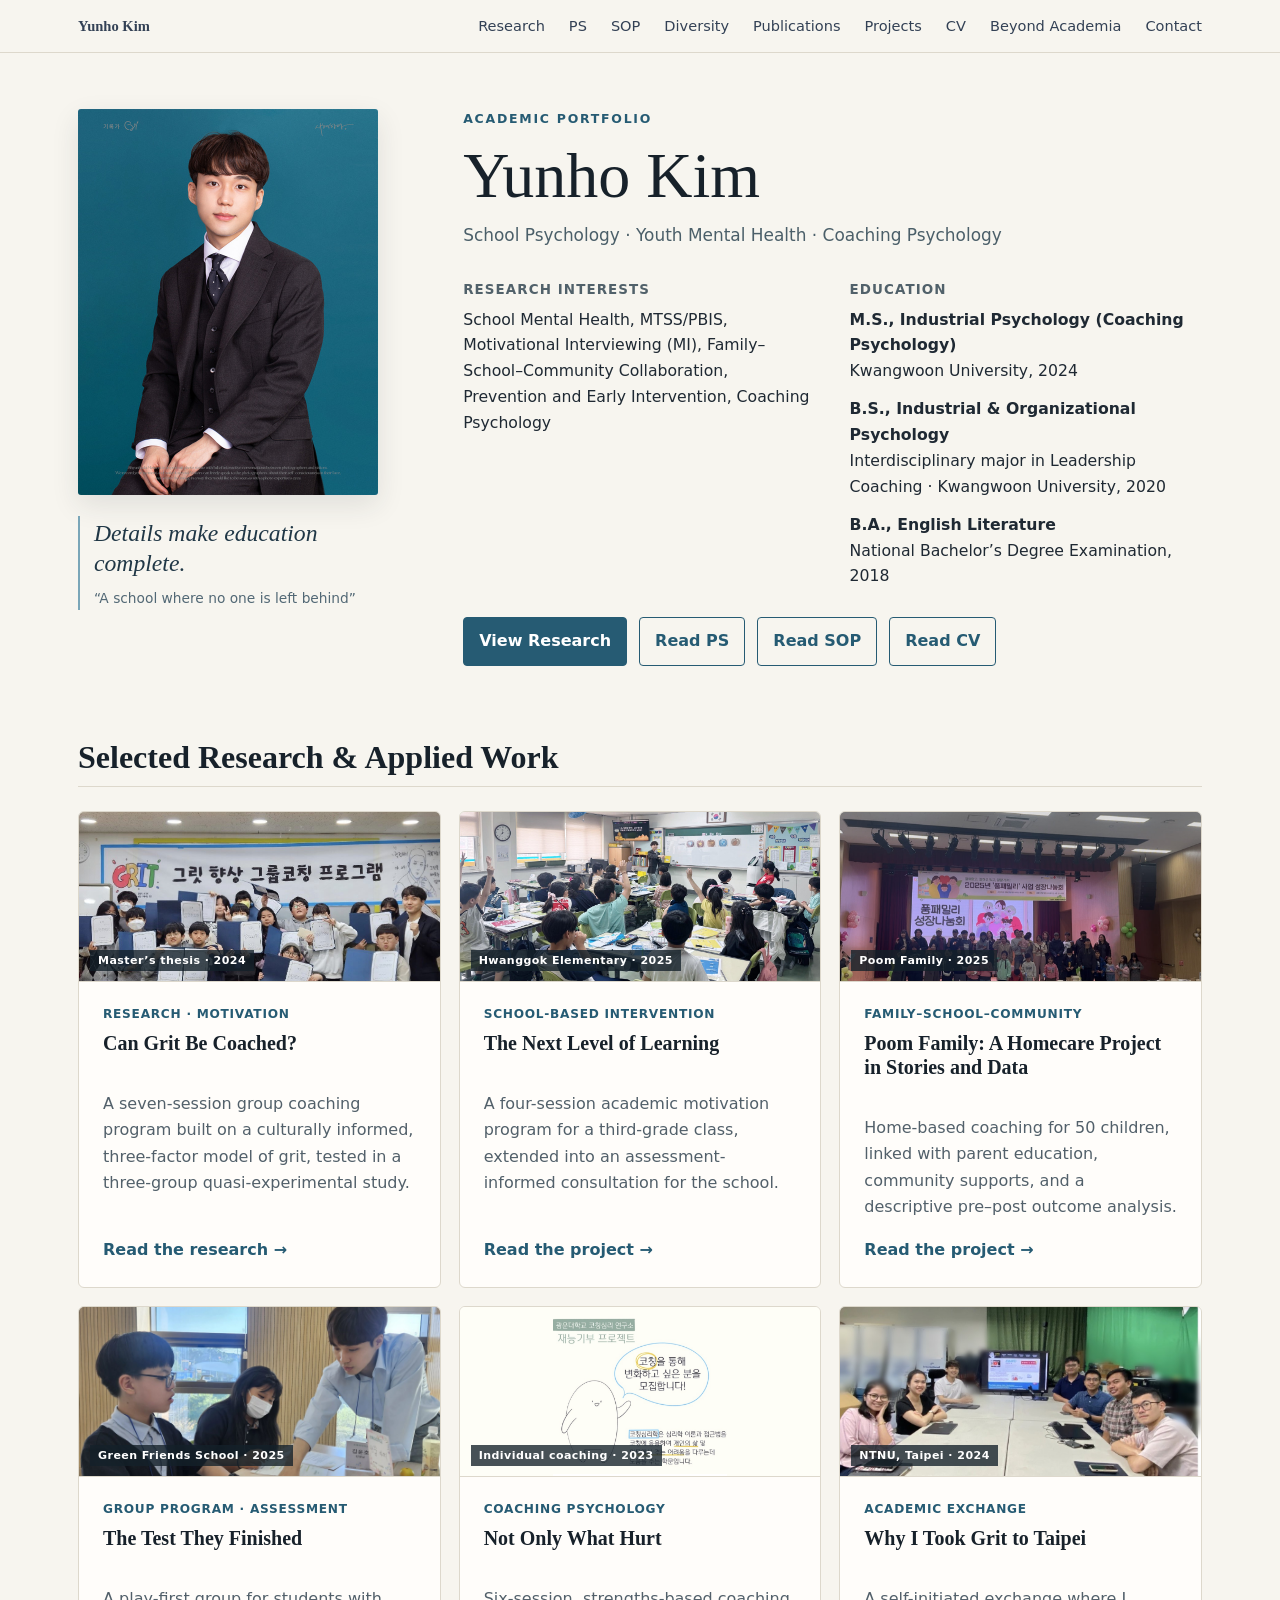
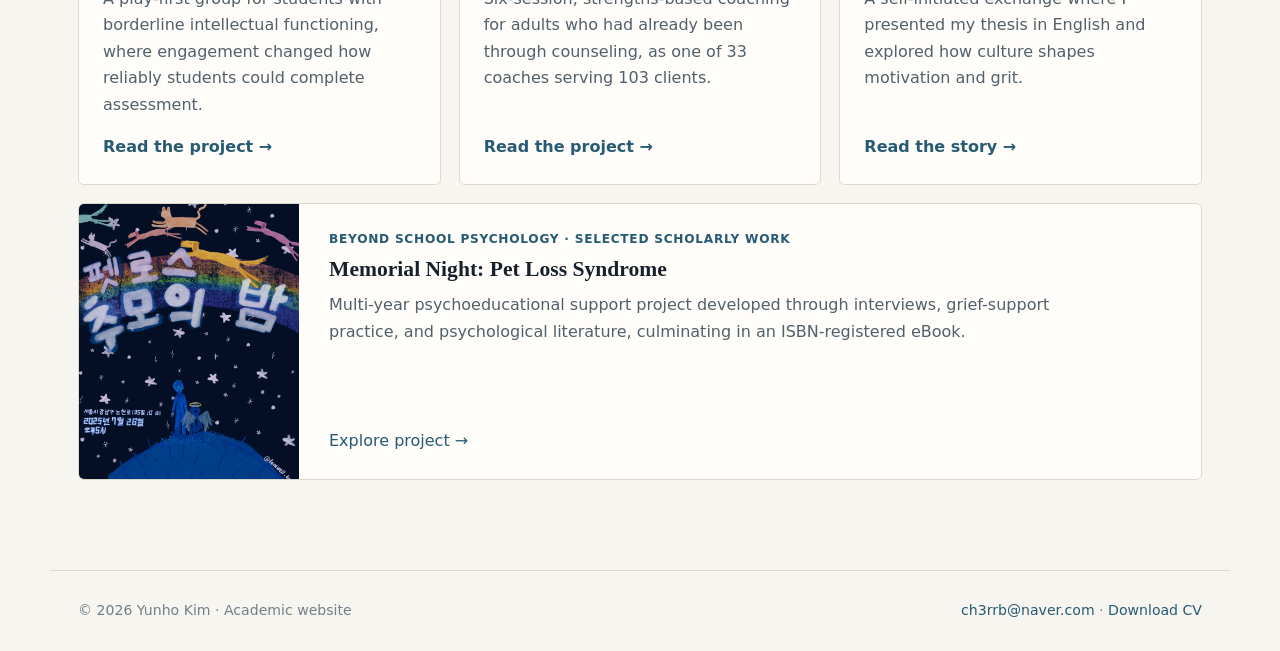
==== commit c0efb55d: "Set the home buttons to View Research, Read PS, Read SOP, and Read CV Co-Authored-By: Claude Opus 5." ====
--- a/index.html
+++ b/index.html
@@ -15,7 +15,7 @@
 <div class="meta"><h3>Research Interests</h3><p>School Mental Health, MTSS/PBIS, Motivational Interviewing (MI), Family–School–Community Collaboration, Prevention and Early Intervention, Coaching Psychology</p></div>
 <div class="meta"><h3>Education</h3><p><strong>M.S., Industrial Psychology (Coaching Psychology)</strong><br>Kwangwoon University, 2024</p><p><strong>B.S., Industrial &amp; Organizational Psychology</strong><br>Interdisciplinary major in Leadership Coaching · Kwangwoon University, 2020</p><p><strong>B.A., English Literature</strong><br>National Bachelor’s Degree Examination, 2018</p></div>
 </div>
-<div class="actions"><a class="btn primary" href="research.html">View Research</a><a class="btn" href="projects.html">Applied Projects</a><a class="btn" href="cv.html">Read CV</a><a class="btn" href="Yunho_Kim_Academic_CV_2026.docx" download>Download CV</a></div>
+<div class="actions"><a class="btn primary" href="research.html">View Research</a><a class="btn" href="ps.html">Read PS</a><a class="btn" href="sop.html">Read SOP</a><a class="btn" href="cv.html">Read CV</a></div>
 </div></section>
 <section class="section"><h2 class="section-title">Selected Research &amp; Applied Work</h2><div class="cards home-cards">
 <article class="card home-card"><a class="card-media" href="research.html#grit-thesis" tabindex="-1" aria-hidden="true"><img src="ps-grit-coaching.jpg" alt="" loading="lazy" style="object-position:center 62%"><span class="card-cap">Master’s thesis · 2024</span></a><div class="tag">Research · Motivation</div><h3><a href="research.html#grit-thesis">Can Grit Be Coached?</a></h3><p>A seven-session group coaching program built on a culturally informed, three-factor model of grit, tested in a three-group quasi-experimental study.</p><a class="card-more" href="research.html#grit-thesis">Read the research →</a></article><article class="card home-card"><a class="card-media" href="projects.html#hwanggok" tabindex="-1" aria-hidden="true"><img src="hwanggok-classroom-2025.jpg" alt="" loading="lazy" style="object-position:center 48%"><span class="card-cap">Hwanggok Elementary · 2025</span></a><div class="tag">School-based intervention</div><h3><a href="projects.html#hwanggok">The Next Level of Learning</a></h3><p>A four-session academic motivation program for a third-grade class, extended into an assessment-informed consultation for the school.</p><a class="card-more" href="projects.html#hwanggok">Read the project →</a></article><article class="card home-card"><a class="card-media" href="projects.html#poom-family" tabindex="-1" aria-hidden="true"><img src="poom-family-sharing-2025.jpg" alt="" loading="lazy" style="object-position:center 52%"><span class="card-cap">Poom Family · 2025</span></a><div class="tag">Family–school–community</div><h3><a href="projects.html#poom-family">Poom Family: A Homecare Project in Stories and Data</a></h3><p>Home-based coaching for 50 children, linked with parent education, community supports, and a descriptive pre–post outcome analysis.</p><a class="card-more" href="projects.html#poom-family">Read the project →</a></article><article class="card home-card"><a class="card-media" href="projects.html#green-friends" tabindex="-1" aria-hidden="true"><img src="green-friends-coaching-2025.jpg" alt="" loading="lazy" style="object-position:center 40%"><span class="card-cap">Green Friends School · 2025</span></a><div class="tag">Group program · Assessment</div><h3><a href="projects.html#green-friends">The Test They Finished</a></h3><p>A play-first group for students with borderline intellectual functioning, where engagement changed how reliably students could complete assessment.</p><a class="card-more" href="projects.html#green-friends">Read the project →</a></article><article class="card home-card"><a class="card-media card-media--contain" href="projects.html#cool-summer-night" tabindex="-1" aria-hidden="true"><img src="csn-invite-2023.png" alt="" loading="lazy"><span class="card-cap">Individual coaching · 2023</span></a><div class="tag">Coaching psychology</div><h3><a href="projects.html#cool-summer-night">Not Only What Hurt</a></h3><p>Six-session, strengths-based coaching for adults who had already been through counseling, as one of 33 coaches serving 103 clients.</p><a class="card-more" href="projects.html#cool-summer-night">Read the project →</a></article><article class="card home-card"><a class="card-media" href="publications.html#academic-exchange" tabindex="-1" aria-hidden="true"><img src="ntnu-group-2024.jpg" alt="" loading="lazy" style="object-position:center 55%"><span class="card-cap">NTNU, Taipei · 2024</span></a><div class="tag">Academic exchange</div><h3><a href="publications.html#academic-exchange">Why I Took Grit to Taipei</a></h3><p>A self-initiated exchange where I presented my thesis in English and explored how culture shapes motivation and grit.</p><a class="card-more" href="publications.html#academic-exchange">Read the story →</a></article>
